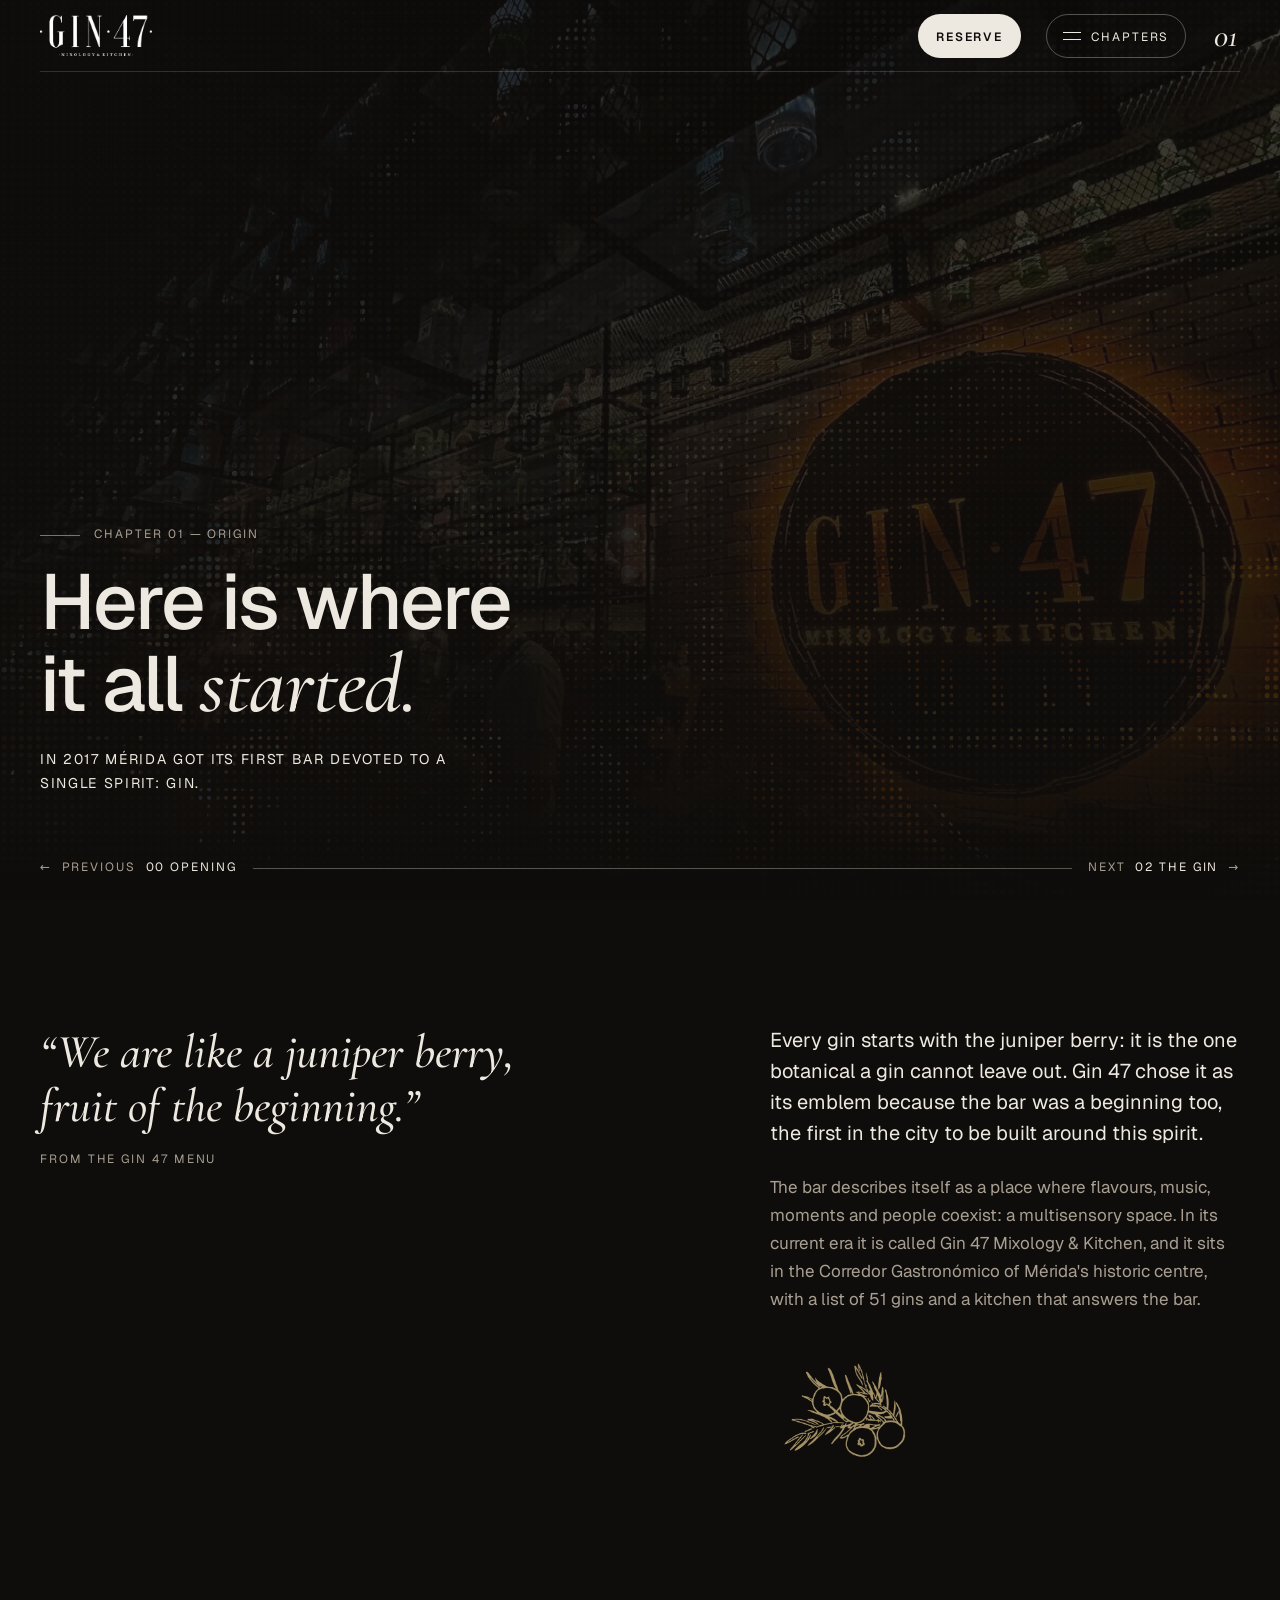
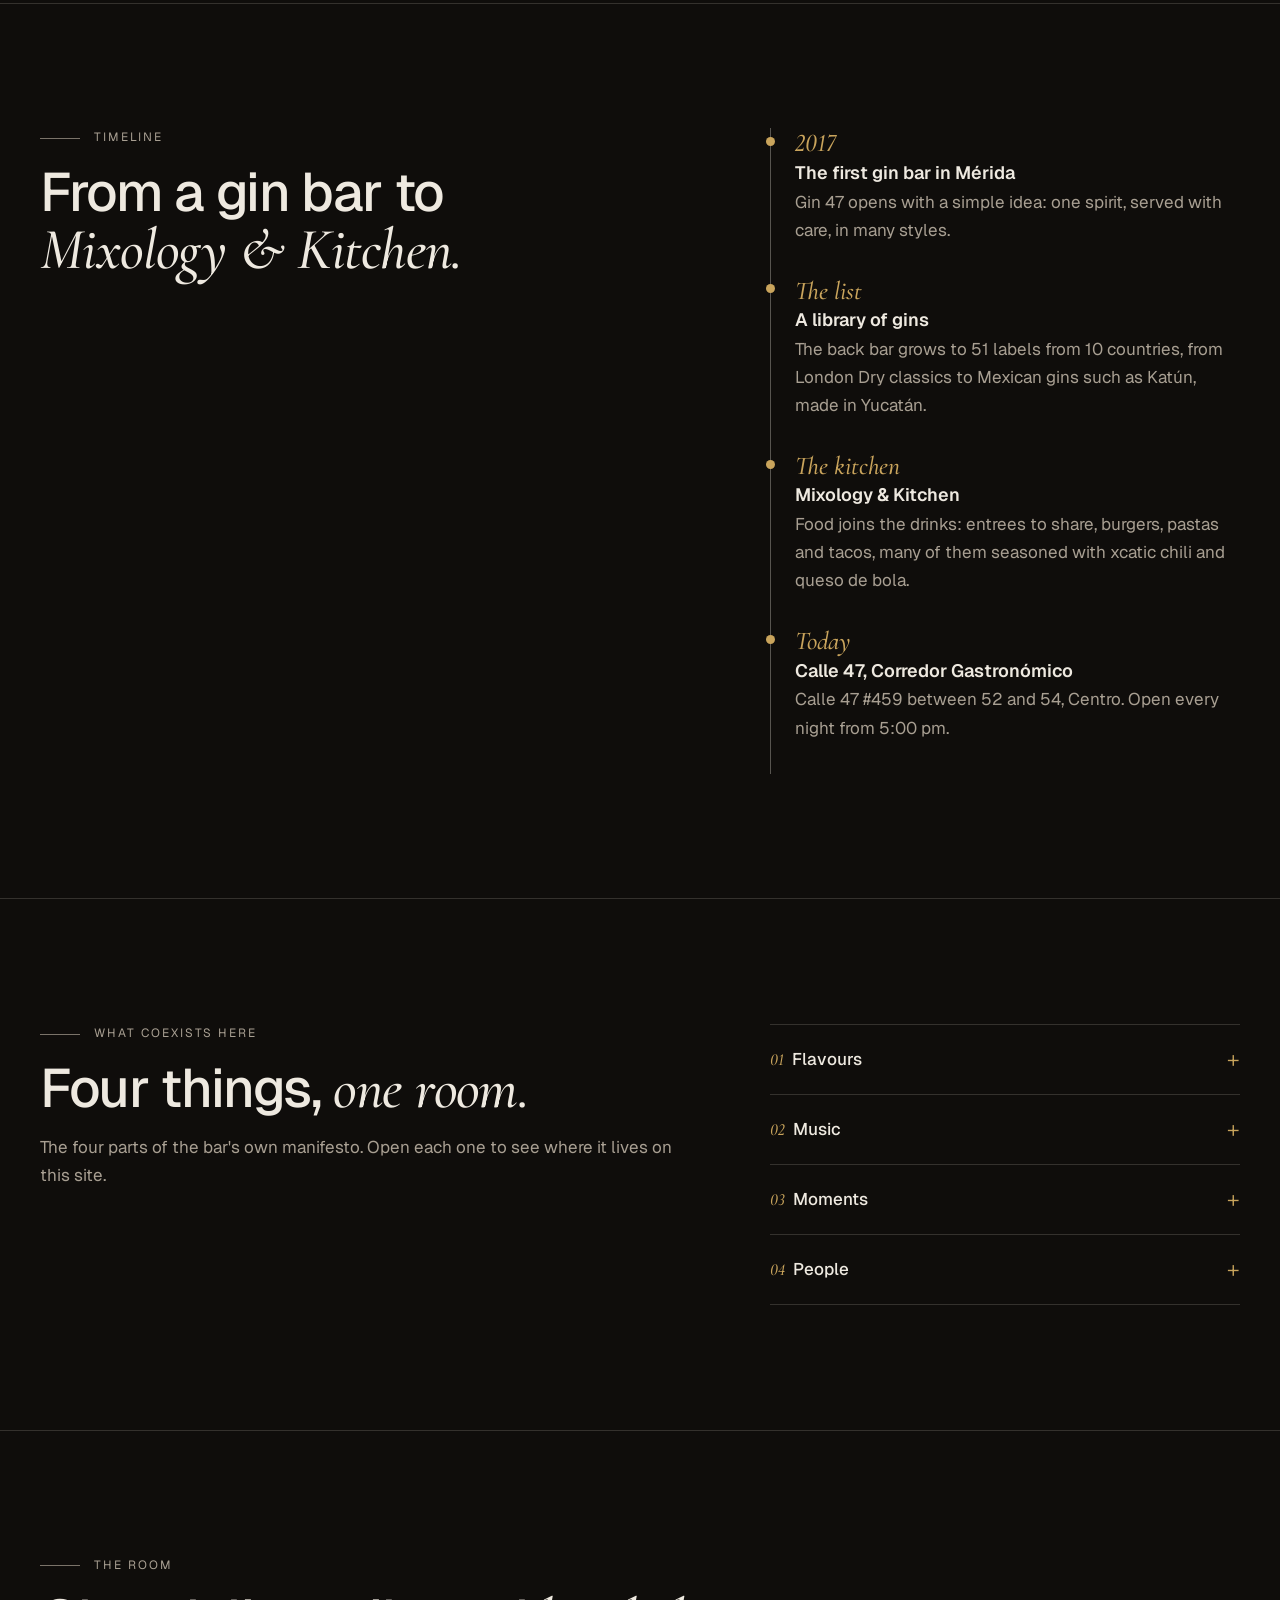
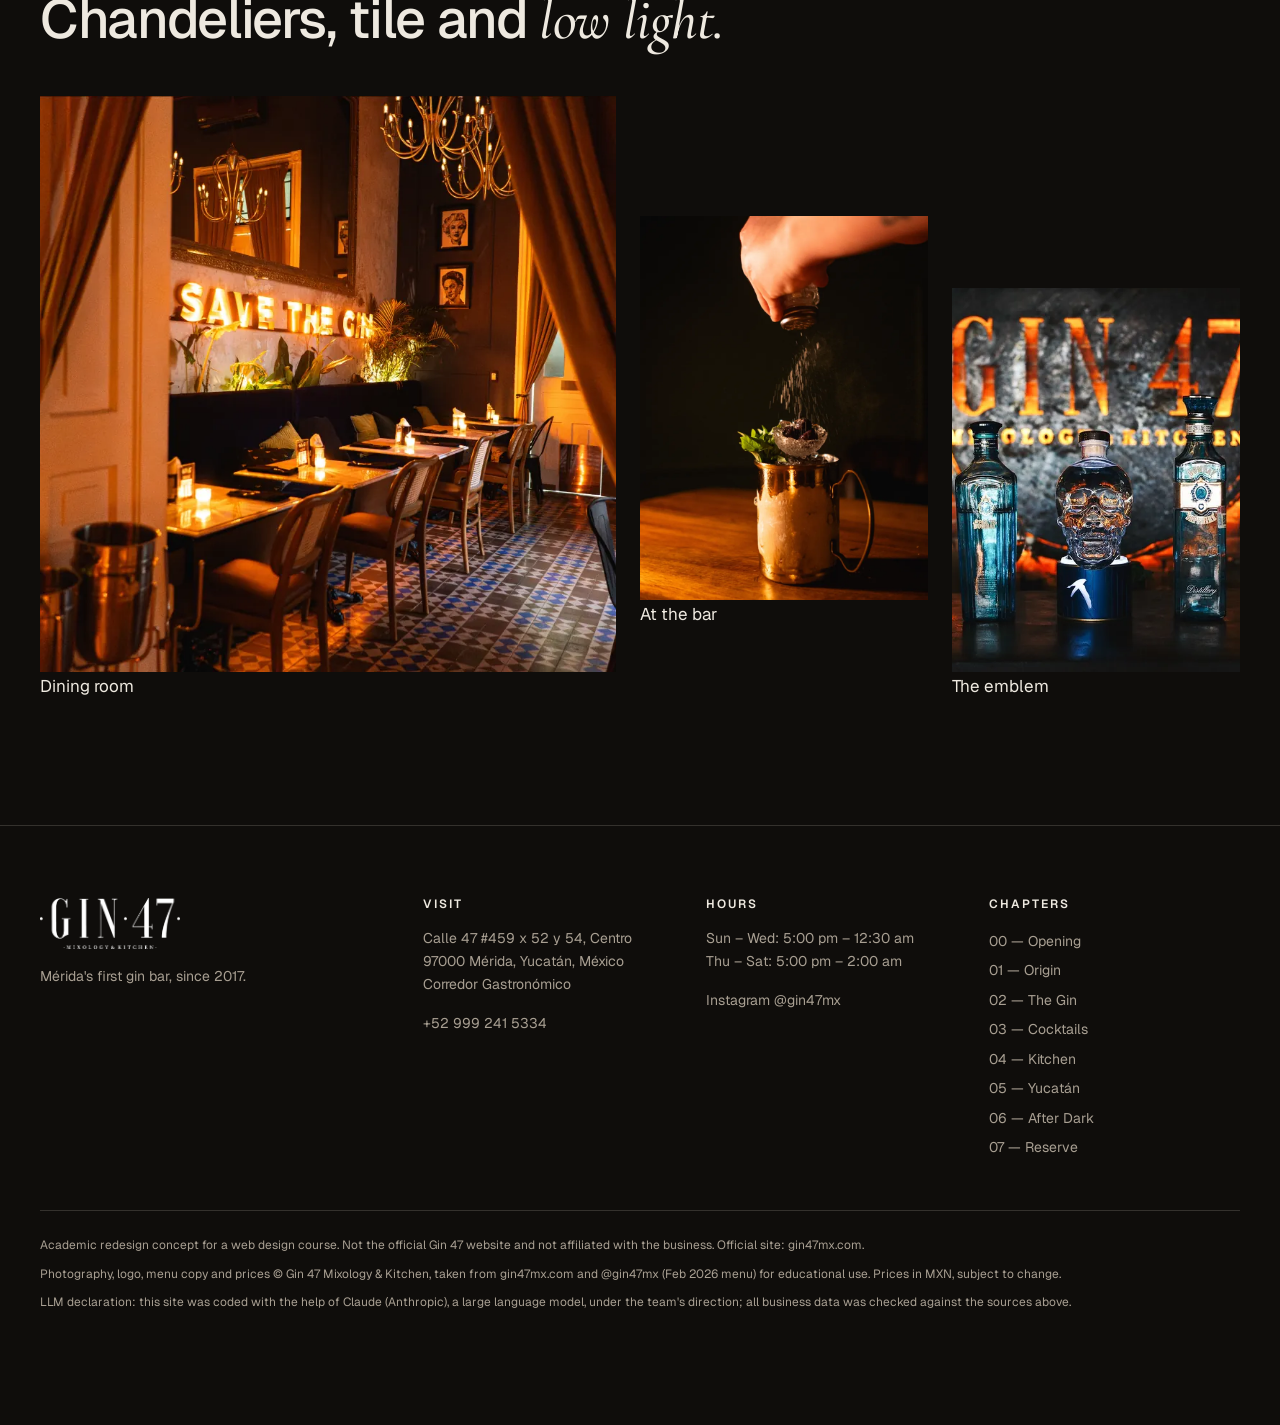
==== about.html @ bc549ab1 "Gin 47 website: 8-page course concept (HTML/CSS/JS)" ====
<!DOCTYPE html>
<html lang="en">
<head>
<meta charset="utf-8">
<meta name="viewport" content="width=device-width, initial-scale=1">
<meta name="robots" content="noindex"><!-- course concept: keep it out of search so it never competes with gin47mx.com -->
<title>Our story — Gin 47, Mérida&#x27;s first gin bar</title>
<meta name="description" content="How Gin 47 became the first bar devoted to gin in Mérida in 2017, and what Mixology &amp; Kitchen means today.">
<meta name="theme-color" content="#0f0d0b">
<meta property="og:title" content="Our story — Gin 47, Mérida&#x27;s first gin bar">
<meta property="og:description" content="How Gin 47 became the first bar devoted to gin in Mérida in 2017, and what Mixology &amp; Kitchen means today.">
<meta property="og:type" content="website">
<link rel="icon" href="img/favicon.png" type="image/png">
<link rel="preload" href="fonts/geist-var.woff2" as="font" type="font/woff2" crossorigin>
<link rel="stylesheet" href="css/styles.css">
<script>document.documentElement.classList.add('js');</script>
</head>
<body data-chapter="01">
<a class="skip-link" href="#main">Skip to content</a>

<header class="site-header">
  <div class="container site-header__inner">
    <a class="brand" href="index.html" aria-label="Gin 47 Mixology &amp; Kitchen — home">
      <img src="img/logo.webp" width="589" height="213" alt="Gin 47 Mixology &amp; Kitchen">
    </a>
    <div class="header-right">
      <a class="header-cta" href="contact.html#reserve"><span data-roll>Reserve</span></a>
      <button class="menu-btn" type="button" aria-haspopup="dialog" aria-controls="chapter-index">
        <span class="menu-btn__icon" aria-hidden="true"></span> <span data-roll>Chapters</span>
      </button>
      <span class="chapter-no"><span class="visually-hidden">Chapter </span><span data-chapter-no>01</span><span class="visually-hidden"> of 07</span></span>
    </div>
  </div>
</header>

<dialog class="index-dialog" id="chapter-index" aria-labelledby="index-title">
  <div class="container">
    <div class="index-dialog__top">
      <p id="index-title" class="eyebrow" style="margin:0">The exhibition — 8 rooms</p>
      <button class="menu-btn" type="button" data-close>Close <span aria-hidden="true">&times;</span></button>
    </div>
    <nav aria-label="Chapters">
      <ol class="index-list">
<li><a href="index.html"><span class="num">00</span><span class="title">Opening</span><span class="hint">The bar, tonight</span></a></li>
<li><a href="about.html" aria-current="page"><span class="num">01</span><span class="title">Origin</span><span class="hint">Since 2017</span></a></li>
<li><a href="gin.html"><span class="num">02</span><span class="title">The Gin</span><span class="hint">Anatomy &amp; library</span></a></li>
<li><a href="cocktails.html"><span class="num">03</span><span class="title">Cocktails</span><span class="hint">Author drinks</span></a></li>
<li><a href="products.html"><span class="num">04</span><span class="title">Kitchen</span><span class="hint">Menu &amp; prices</span></a></li>
<li><a href="yucatan.html"><span class="num">05</span><span class="title">Yucatán</span><span class="hint">Local flavours</span></a></li>
<li><a href="gallery.html"><span class="num">06</span><span class="title">After Dark</span><span class="hint">Film &amp; photos</span></a></li>
<li><a href="contact.html"><span class="num">07</span><span class="title">Reserve</span><span class="hint">Table, map &amp; hours</span></a></li>
      </ol>
    </nav>
  </div>
</dialog>

<main id="main">
<section class="hero has-dots" aria-labelledby="hero-title">
  <div class="hero__media" data-dots>
    <img src="img/bar-sign-1600.webp" srcset="img/bar-sign-800.webp 800w, img/bar-sign-1600.webp 1440w" sizes="100vw" width="1440" height="1439" alt="The Gin 47 bar at night: a round illuminated Gin 47 sign on a brick wall above a long bar with backlit shelves" fetchpriority="high">
  </div>
  <div class="container hero__content">
    <p class="eyebrow" data-reveal>Chapter 01 — Origin</p>
    <h1 id="hero-title" data-reveal style="--i:1">Here is where it all <em>started.</em></h1>
    <p class="caps" data-reveal style="--i:2">In 2017 Mérida got its first bar devoted to a single spirit: gin.</p>
  </div>
</section>

<section class="section" aria-labelledby="manifesto-title">
  <div class="container split">
    <div>
      <h2 id="manifesto-title" class="visually-hidden">Manifesto</h2>
      <blockquote class="quote" data-reveal>“We are like a juniper berry, fruit of the beginning.”</blockquote>
      <p class="quote-src">From the Gin 47 menu</p>
    </div>
    <div class="stack" data-reveal style="--i:1">
      <p class="lead">Every gin starts with the juniper berry: it is the one botanical a gin cannot leave out. Gin 47 chose it as its emblem because the bar was a beginning too, the first in the city to be built around this spirit.</p>
      <p class="muted">The bar describes itself as a place where flavours, music, moments and people coexist: a multisensory space. In its current era it is called Gin 47 Mixology &amp; Kitchen, and it sits in the Corredor Gastronómico of Mérida's historic centre, with a list of 51 gins and a kitchen that answers the bar.</p>
      <img src="img/juniper.webp" width="956" height="793" alt="" style="width:160px;opacity:.8;margin-top:var(--s-4)" loading="lazy">
    </div>
  </div>
</section>

<section class="section" aria-labelledby="timeline-title">
  <div class="container split">
    <div>
      <p class="eyebrow">Timeline</p>
      <h2 id="timeline-title" class="h2">From a gin bar to <em>Mixology &amp; Kitchen.</em></h2>
    </div>
    <ol class="timeline">
      <li data-reveal><span class="num">2017</span><h3>The first gin bar in Mérida</h3><p>Gin 47 opens with a simple idea: one spirit, served with care, in many styles.</p></li>
      <li data-reveal><span class="num">The list</span><h3>A library of gins</h3><p>The back bar grows to 51 labels from 10 countries, from London Dry classics to Mexican gins such as Katún, made in Yucatán.</p></li>
      <li data-reveal><span class="num">The kitchen</span><h3>Mixology &amp; Kitchen</h3><p>Food joins the drinks: entrees to share, burgers, pastas and tacos, many of them seasoned with xcatic chili and queso de bola.</p></li>
      <li data-reveal><span class="num">Today</span><h3>Calle 47, Corredor Gastronómico</h3><p>Calle 47 #459 between 52 and 54, Centro. Open every night from 5:00 pm.</p></li>
    </ol>
  </div>
</section>

<section class="section" aria-labelledby="coexist-title">
  <div class="container split">
    <div>
      <p class="eyebrow">What coexists here</p>
      <h2 id="coexist-title" class="h2">Four things, <em>one room.</em></h2>
      <p class="muted" style="margin-top:var(--s-2)">The four parts of the bar's own manifesto. Open each one to see where it lives on this site.</p>
    </div>
    <div class="acc">
      <details>
        <summary><span><span class="num">01</span>&nbsp; Flavours</span></summary>
        <div class="acc__body"><p>A kitchen menu built to pair with gin: truffle, citrus, xcatic and queso de bola. <a href="products.html">See the kitchen menu</a>.</p></div>
      </details>
      <details>
        <summary><span><span class="num">02</span>&nbsp; Music</span></summary>
        <div class="acc__body"><p>Low light and a soundtrack that keeps the room moving late: until 2:00 am from Thursday to Saturday. <a href="gallery.html">Watch the room after dark</a>.</p></div>
      </details>
      <details>
        <summary><span><span class="num">03</span>&nbsp; Moments</span></summary>
        <div class="acc__body"><p>A first gin &amp; tonic, a birthday, a long dinner. Tell us the occasion when you book. <a href="contact.html#reserve">Reserve a table</a>.</p></div>
      </details>
      <details>
        <summary><span><span class="num">04</span>&nbsp; People</span></summary>
        <div class="acc__body"><p>Bartenders who will walk you through the list and suggest a gin for your taste. <a href="gin.html">Start with the gin library</a>.</p></div>
      </details>
    </div>
  </div>
</section>

<section class="section" aria-labelledby="room-title">
  <div class="container">
    <p class="eyebrow">The room</p>
    <h2 id="room-title" class="h2" style="margin-bottom:var(--s-5)">Chandeliers, tile and <em>low light.</em></h2>
    <div class="offset-grid">
      <figure data-reveal>
        <div class="frame frame--square"><img src="img/interior-1600.webp" srcset="img/interior-1600.webp 800w" sizes="(min-width: 900px) 50vw, 100vw" width="800" height="800" alt="Dining room at Gin 47 with a pink neon sign, crystal chandeliers, black-and-white patterned tile and set tables" loading="lazy" decoding="async"></div>
        <figcaption>Dining room</figcaption>
      </figure>
      <figure data-reveal style="--i:1">
        <div class="frame frame--tall"><img src="img/pouring-1600.webp" srcset="img/pouring-800.webp 800w, img/pouring-1600.webp 900w" sizes="(min-width: 900px) 25vw, 100vw" width="900" height="1351" alt="A bartender sprinkles a finishing ingredient over a cocktail in a copper mug" loading="lazy" decoding="async"></div>
        <figcaption>At the bar</figcaption>
      </figure>
      <figure data-reveal style="--i:2">
        <div class="frame frame--tall"><img src="img/logo-wall-1600.webp" srcset="img/logo-wall-800.webp 800w, img/logo-wall-1600.webp 1080w" sizes="(min-width: 900px) 25vw, 100vw" width="1080" height="810" alt="Two gin bottles in front of a glowing Gin 47 logo on a brick wall" loading="lazy" decoding="async"></div>
        <figcaption>The emblem</figcaption>
      </figure>
    </div>
  </div>
</section>

</main>

<footer class="site-footer">
  <div class="container">
    <div class="footer-grid">
      <div>
        <img class="logo" src="img/logo.webp" width="589" height="213" alt="Gin 47 Mixology &amp; Kitchen" loading="lazy">
        <p>Mérida's first gin bar, since 2017.</p>
      </div>
      <div>
        <h2>Visit</h2>
        <address>Calle 47 #459 x 52 y 54, Centro<br>97000 Mérida, Yucatán, México<br>Corredor Gastronómico</address>
        <p style="margin-top:1rem"><a href="tel:+529992415334">+52&nbsp;999&nbsp;241&nbsp;5334</a></p>
      </div>
      <div>
        <h2>Hours</h2>
        <p>Sun – Wed: 5:00 pm – 12:30 am<br>Thu – Sat: 5:00 pm – 2:00 am</p>
        <p><a href="https://www.instagram.com/gin47mx/" rel="noopener" target="_blank">Instagram @gin47mx<span class="visually-hidden"> (opens in a new tab)</span></a></p>
      </div>
      <nav aria-label="Footer">
        <h2>Chapters</h2>
        <ul>
<li><a href="index.html">00 — Opening</a></li>
<li><a href="about.html">01 — Origin</a></li>
<li><a href="gin.html">02 — The Gin</a></li>
<li><a href="cocktails.html">03 — Cocktails</a></li>
<li><a href="products.html">04 — Kitchen</a></li>
<li><a href="yucatan.html">05 — Yucatán</a></li>
<li><a href="gallery.html">06 — After Dark</a></li>
<li><a href="contact.html">07 — Reserve</a></li>
        </ul>
      </nav>
    </div>
    <div class="footer-legal">
      <p>Academic redesign concept for a web design course. Not the official Gin 47 website and not affiliated with the business. Official site: <a href="https://gin47mx.com/" rel="noopener" target="_blank">gin47mx.com<span class="visually-hidden"> (opens in a new tab)</span></a>.</p>
      <p>Photography, logo, menu copy and prices © Gin 47 Mixology &amp; Kitchen, taken from gin47mx.com and @gin47mx (Feb 2026 menu) for educational use. Prices in MXN, subject to change.</p>
      <p>LLM declaration: this site was coded with the help of Claude (Anthropic), a large language model, under the team's direction; all business data was checked against the sources above.</p>
    </div>
  </div>
</footer>

<nav class="chapter-bar" aria-label="Previous and next chapter">
  <div class="container chapter-bar__inner">
    <a href="index.html" rel="prev"><span aria-hidden="true">&larr;</span> Previous <span class="label">00 Opening</span></a>
    <div class="chapter-bar__track" aria-hidden="true"><div class="chapter-bar__fill"></div></div>
    <a href="gin.html" rel="next">Next <span class="label">02 The Gin</span> <span aria-hidden="true">&rarr;</span></a>
  </div>
</nav>

<script src="js/vendor/gsap.min.js" defer></script>
<script src="js/vendor/ScrollTrigger.min.js" defer></script>
<script src="js/vendor/lenis.min.js" defer></script>
<script src="js/main.js" defer></script>
</body>
</html>
---- css/styles.css ----
/* =========================================================
   GIN 47 — "The Gin Exhibition"
   One stylesheet for all 8 chapters. Tokens first, then
   base, layout, components, page-specific blocks.
   ========================================================= */

/* ---------- Fonts (self-hosted so the zip works offline) ---------- */
@font-face {
  font-family: "Geist";
  src: url("../fonts/geist-var.woff2") format("woff2");
  font-weight: 100 900;
  font-display: swap;
}
@font-face {
  font-family: "Cormorant Garamond";
  src: url("../fonts/cormorant-500.woff2") format("woff2");
  font-weight: 500;
  font-display: swap;
}
@font-face {
  font-family: "Cormorant Garamond";
  src: url("../fonts/cormorant-500-italic.woff2") format("woff2");
  font-weight: 500;
  font-style: italic;
  font-display: swap;
}

/* ---------- Tokens ---------- */
:root {
  /* colour: warm night + one accent (logo gold). Contrast notes in docs/ */
  --ink: #0f0d0b;          /* page background, warm off-black */
  --ink-2: #181512;        /* raised surfaces */
  --ink-3: #231f1a;        /* hover surfaces */
  --bone: #eee9e0;         /* main text on ink (15.9:1) */
  --mute: #a89f92;         /* secondary text on ink (7.4:1) */
  --gold: #c9a45c;         /* accent: numbers, rules, focus (8.3:1 on ink) */
  --gold-ink: #6b5226;     /* gold text on paper (5.9:1 on --paper) */
  --paper: #e7dfd1;        /* menu "kraft" sheets */
  --paper-ink: #2a2117;    /* text on paper (12.6:1) */
  --paper-mute: #5d5143;   /* secondary on paper (6.1:1) */
  --rule: rgba(238, 233, 224, 0.16);
  --rule-strong: rgba(238, 233, 224, 0.32);
  --error: #f0a08c;        /* 8.6:1 on ink */

  /* type */
  --sans: "Geist", system-ui, -apple-system, "Segoe UI", sans-serif;
  --serif: "Cormorant Garamond", Georgia, "Times New Roman", serif;
  --fs-xs: 0.75rem;
  --fs-sm: 0.875rem;
  --fs-base: 1.0625rem;
  --fs-lg: 1.25rem;
  --fs-h4: 1.125rem;
  --fs-h3: clamp(1.4rem, 1.1rem + 1vw, 1.9rem);
  --fs-h2: clamp(2rem, 1.3rem + 2.6vw, 3.6rem);
  --fs-h1: clamp(2.5rem, 1.5rem + 4.2vw, 5.2rem);
  --track-caps: 0.16em;

  /* space (8pt) */
  --s-1: 0.5rem;
  --s-2: 1rem;
  --s-3: 1.5rem;
  --s-4: 2rem;
  --s-5: 3rem;
  --s-6: 4.5rem;
  --s-7: 7rem;
  --gutter: clamp(1rem, 0.5rem + 2.5vw, 3rem);
  --max: 1320px;
  --header-h: 72px;
  --nav-h: 64px;

  --ease: cubic-bezier(0.16, 1, 0.3, 1);
  --radius-pill: 999px;
}

/* ---------- Base ---------- */
*, *::before, *::after { box-sizing: border-box; }
html { -webkit-text-size-adjust: 100%; scroll-padding-top: calc(var(--header-h) + 1rem); }
html.lenis, html.lenis body { height: auto; }
.lenis.lenis-smooth { scroll-behavior: auto !important; }
body {
  margin: 0;
  background: var(--ink);
  color: var(--bone);
  font: 400 var(--fs-base)/1.65 var(--sans);
  -webkit-font-smoothing: antialiased;
  text-rendering: optimizeLegibility;
  padding-bottom: var(--nav-h);
}
img, video, canvas, iframe { display: block; max-width: 100%; }
img { height: auto; }
a { color: inherit; text-underline-offset: 0.2em; text-decoration-thickness: 1px; }
a:hover { color: var(--gold); }
button, input, select, textarea { font: inherit; color: inherit; }
h1, h2, h3, h4 { margin: 0; font-weight: 500; line-height: 1.05; letter-spacing: -0.025em; text-wrap: balance; }
p { margin: 0 0 var(--s-2); max-width: 62ch; text-wrap: pretty; }
ul, ol { margin: 0; padding: 0; list-style: none; }
em, .serif { font-family: var(--serif); font-style: italic; font-weight: 500; letter-spacing: -0.01em; }
h1 em, h2 em, h3 em { font-size: 1.08em; line-height: 0.9; }
::selection { background: var(--gold); color: var(--ink); }

:focus-visible { outline: 2px solid var(--gold); outline-offset: 3px; border-radius: 2px; }

.skip-link {
  position: fixed; left: var(--s-2); top: -100px; z-index: 100;
  background: var(--bone); color: var(--ink); padding: 0.6rem 1rem; text-decoration: none; font-weight: 600;
}
.skip-link:focus { top: var(--s-2); }

.visually-hidden {
  position: absolute !important; width: 1px; height: 1px; padding: 0; margin: -1px;
  overflow: hidden; clip: rect(0 0 0 0); white-space: nowrap; border: 0;
}

/* ---------- Typography helpers ---------- */
.eyebrow {
  display: flex; align-items: center; gap: 0.9rem;
  font-size: var(--fs-xs); letter-spacing: var(--track-caps); text-transform: uppercase;
  color: var(--mute); margin: 0 0 var(--s-2);
}
.eyebrow::before { content: ""; width: 2.5rem; height: 1px; background: currentColor; opacity: 0.7; }
.eyebrow--both::after { content: ""; width: 2.5rem; height: 1px; background: currentColor; opacity: 0.7; }
.caps {
  font-size: var(--fs-sm); letter-spacing: 0.12em; text-transform: uppercase; line-height: 1.7; max-width: 46ch;
}
.lead { font-size: var(--fs-lg); line-height: 1.55; color: var(--bone); }
.muted { color: var(--mute); }
.num { font-family: var(--serif); font-style: italic; color: var(--gold); font-variant-numeric: lining-nums; }
.h1 { font-size: var(--fs-h1); }
.h2 { font-size: var(--fs-h2); }
.h3 { font-size: var(--fs-h3); }
.title-rule { width: 3.5rem; height: 1px; background: var(--rule-strong); margin: var(--s-3) 0; border: 0; }

/* ---------- Layout ---------- */
.container { width: min(100% - 2 * var(--gutter), var(--max)); margin-inline: auto; }
.section { padding-block: clamp(4rem, 3rem + 6vw, 9rem); position: relative; }
.section--tight { padding-block: clamp(3rem, 2rem + 3vw, 5rem); }
.section + .section { border-top: 1px solid var(--rule); }
.split { display: grid; gap: var(--s-5); align-items: start; }
.stack > * + * { margin-top: var(--s-3); }
@media (min-width: 900px) {
  .split { grid-template-columns: 7fr 5fr; gap: var(--s-6); }
  .split--rev { grid-template-columns: 5fr 7fr; }
  .split--center { align-items: center; }
}

/* ---------- Header (fixed, like the exhibition frame) ---------- */
.site-header {
  position: fixed; inset: 0 0 auto 0; z-index: 40; height: var(--header-h);
  transition: background-color 0.4s var(--ease);
}
.site-header.is-scrolled { background: rgba(15, 13, 11, 0.82); backdrop-filter: blur(10px); -webkit-backdrop-filter: blur(10px); }
.site-header__inner {
  height: 100%; display: flex; align-items: center; justify-content: space-between; gap: var(--s-2);
  border-bottom: 1px solid var(--rule);
}
.brand { display: inline-flex; align-items: center; }
.brand img { width: 112px; height: auto; }
.header-right { display: flex; align-items: center; gap: clamp(0.75rem, 2vw, 2rem); }
.chapter-no { font-family: var(--serif); font-style: italic; font-size: 2rem; line-height: 1; color: var(--bone); min-width: 2ch; text-align: right; }
.menu-btn {
  display: inline-flex; align-items: center; gap: 0.6rem; background: none; border: 1px solid var(--rule-strong);
  border-radius: var(--radius-pill); padding: 0.55rem 1rem; min-height: 44px; cursor: pointer;
  font-size: var(--fs-xs); letter-spacing: var(--track-caps); text-transform: uppercase;
  transition: border-color 0.3s, background-color 0.3s;
}
.menu-btn:hover { border-color: var(--gold); }
.menu-btn__icon { width: 18px; height: 8px; position: relative; }
.menu-btn__icon::before, .menu-btn__icon::after { content: ""; position: absolute; left: 0; right: 0; height: 1px; background: currentColor; }
.menu-btn__icon::before { top: 0; } .menu-btn__icon::after { bottom: 0; }
.header-cta { display: none; }
@media (min-width: 720px) {
  .header-cta {
    display: inline-flex; align-items: center; min-height: 44px; padding: 0.55rem 1.1rem; border-radius: var(--radius-pill);
    background: var(--bone); color: var(--ink); text-decoration: none;
    font-size: var(--fs-xs); letter-spacing: var(--track-caps); text-transform: uppercase; font-weight: 600;
  }
  .header-cta:hover { background: var(--gold); color: var(--ink); }
}

/* ---------- Chapter index (full-screen <dialog>) ---------- */
.index-dialog {
  width: 100%; max-width: none; height: 100%; max-height: none; margin: 0; padding: 0; border: 0;
  background: var(--ink); color: var(--bone);
}
.index-dialog::backdrop { background: rgba(15, 13, 11, 0.6); }
.index-dialog[open] { animation: fade-in 0.45s var(--ease); }
.index-dialog__top { height: var(--header-h); display: flex; align-items: center; justify-content: space-between; border-bottom: 1px solid var(--rule); }
.index-list { counter-reset: none; padding-block: var(--s-4); }
.index-list li { border-bottom: 1px solid var(--rule); }
.index-list a {
  display: grid; grid-template-columns: 3.5rem 1fr auto; align-items: baseline; gap: var(--s-2);
  padding: clamp(0.7rem, 1.6vh, 1.2rem) 0; text-decoration: none;
}
.index-list .num { font-size: 1.6rem; }
.index-list .title { font-size: clamp(1.6rem, 1rem + 3vw, 3.2rem); letter-spacing: -0.03em; line-height: 1.05; }
.index-list .hint { font-size: var(--fs-xs); letter-spacing: var(--track-caps); text-transform: uppercase; color: var(--mute); display: none; }
@media (min-width: 720px) { .index-list .hint { display: block; } }
.index-list a:hover .title, .index-list a[aria-current="page"] .title { color: var(--gold); }
.index-list a[aria-current="page"] .hint::after { content: " — you are here"; }

/* ---------- Bottom chapter bar (PREVIOUS / NEXT) ---------- */
.chapter-bar {
  position: fixed; inset: auto 0 0 0; z-index: 40; height: var(--nav-h);
  background: linear-gradient(to top, rgba(15, 13, 11, 0.95) 40%, rgba(15, 13, 11, 0));
}
.chapter-bar__inner { height: 100%; display: flex; align-items: center; gap: var(--s-2); }
.chapter-bar a {
  display: inline-flex; align-items: center; gap: 0.6rem; min-height: 44px; white-space: nowrap; text-decoration: none;
  font-size: var(--fs-xs); letter-spacing: var(--track-caps); text-transform: uppercase; color: var(--mute);
}
.chapter-bar a:hover { color: var(--bone); }
.chapter-bar a .label { display: none; }
@media (min-width: 720px) { .chapter-bar a .label { display: inline; color: var(--bone); } }
.chapter-bar__track { flex: 1; height: 1px; background: var(--rule-strong); position: relative; overflow: hidden; }
.chapter-bar__fill { position: absolute; inset: 0; background: var(--gold); transform-origin: left; transform: scaleX(var(--progress, 0)); }
.chapter-bar .placeholder { min-width: 5rem; }

/* ---------- Preloader ("Opening the bar") ---------- */
.preloader {
  position: fixed; inset: 0; z-index: 90; background: var(--paper); color: var(--paper-ink);
  display: grid; place-items: center; overflow: hidden;
}
.preloader::before {
  content: ""; position: absolute; width: 80vmin; height: 80vmin; border-radius: 50%;
  background: radial-gradient(circle, #faf7f1 0%, rgba(250, 247, 241, 0) 70%);
}
.preloader__inner { position: relative; text-align: center; }
.preloader .eyebrow { color: var(--paper-mute); justify-content: center; font-family: var(--serif); font-style: italic; text-transform: none; letter-spacing: 0.02em; font-size: 1.15rem; }
.preloader__mark { font-size: clamp(3rem, 2rem + 6vw, 6.5rem); letter-spacing: -0.04em; font-weight: 600; line-height: 1; }
.preloader__mark em { color: var(--gold-ink); }
.preloader__count { position: absolute; right: var(--gutter); bottom: var(--s-4); font-family: var(--serif); font-style: italic; font-size: 2.6rem; }
.preloader__count small { font-size: 0.9rem; color: var(--paper-mute); }
.preloader__top { position: absolute; inset: var(--s-3) var(--gutter) auto; display: flex; justify-content: space-between; border-bottom: 1px solid rgba(42, 33, 23, 0.25); padding-bottom: 0.6rem; font-size: var(--fs-xs); letter-spacing: var(--track-caps); text-transform: uppercase; }
.preloader.is-done { opacity: 0; visibility: hidden; transition: opacity 0.8s var(--ease), visibility 0s 0.8s; }
/* safety net: if a script ever fails, the preloader still gets out of the way */
.preloader { animation: preloader-out 0.6s 4s forwards; }
@keyframes preloader-out { to { opacity: 0; visibility: hidden; } }
html:not(.js) .preloader, .no-preload .preloader { display: none; }

/* ---------- Hero (chapter opening) ---------- */
.hero {
  position: relative; min-height: 100dvh; display: grid; align-items: end; overflow: hidden; isolation: isolate;
  padding-top: var(--header-h);
}
.hero__media { position: absolute; inset: 0; z-index: -2; }
.hero__media img { width: 100%; height: 100%; object-fit: cover; }
.hero__media::after {
  content: ""; position: absolute; inset: 0;
  background:
    linear-gradient(to top, var(--ink) 0%, rgba(15, 13, 11, 0.55) 45%, rgba(15, 13, 11, 0.35) 100%),
    linear-gradient(to right, rgba(15, 13, 11, 0.75) 0%, rgba(15, 13, 11, 0) 65%);
}
.hero__content { padding-block: var(--s-6) calc(var(--s-6) + 1rem); }
.hero h1 { font-size: var(--fs-h1); max-width: 14ch; }
.hero .caps { margin-top: var(--s-3); color: var(--bone); }
.scroll-cue { display: inline-flex; align-items: center; gap: 0.8rem; margin-top: var(--s-4); font-size: var(--fs-xs); letter-spacing: var(--track-caps); text-transform: uppercase; color: var(--mute); }
.scroll-cue__mouse { width: 18px; height: 28px; border: 1px solid var(--rule-strong); border-radius: 10px; position: relative; }
.scroll-cue__mouse::after { content: ""; position: absolute; left: 50%; top: 6px; width: 2px; height: 6px; margin-left: -1px; background: var(--bone); border-radius: 2px; animation: cue 1.8s var(--ease) infinite; }
@keyframes cue { 0% { transform: translateY(0); opacity: 1; } 70% { transform: translateY(8px); opacity: 0; } 100% { opacity: 0; } }

/* Halftone dot layer (JS draws it; purely decorative) */
.dots { position: absolute; inset: 0; z-index: -1; width: 100%; height: 100%; pointer-events: none; }
.js .has-dots .hero__media img { opacity: 0.32; }

/* ---------- Buttons ---------- */
.btn {
  display: inline-flex; align-items: center; justify-content: center; gap: 0.7rem; min-height: 48px; padding: 0.8rem 1.5rem;
  border-radius: var(--radius-pill); border: 1px solid var(--rule-strong); background: rgba(238, 233, 224, 0.04);
  box-shadow: inset 0 1px 0 rgba(238, 233, 224, 0.08);
  text-decoration: none; cursor: pointer; font-size: var(--fs-xs); letter-spacing: var(--track-caps); text-transform: uppercase; font-weight: 600;
  transition: background-color 0.3s var(--ease), border-color 0.3s var(--ease), color 0.3s var(--ease), transform 0.2s var(--ease);
}
.btn:hover { border-color: var(--gold); color: var(--bone); background: rgba(201, 164, 92, 0.1); }
.btn:active { transform: translateY(1px) scale(0.99); }
.btn--solid { background: var(--bone); color: var(--ink); border-color: var(--bone); }
.btn--solid:hover { background: var(--gold); border-color: var(--gold); color: var(--ink); }
.btn-row { display: flex; flex-wrap: wrap; gap: var(--s-2); margin-top: var(--s-4); }
.arrow { display: inline-block; transition: transform 0.3s var(--ease); }
a:hover .arrow, button:hover .arrow { transform: translateX(4px); }

/* ---------- Opening: the bar room + exhibition ----------
   Static by default (no JS / reduced motion): the room is one screen and the
   seven chapters stack below it. main.js adds .is-live to pin the section, zoom
   into the painting, then cross-fade the chapters in place (Of/Horse pattern). */
.expo { position: relative; background: var(--ink); }
.expo__stage { position: relative; height: 100svh; min-height: 34rem; overflow: hidden; isolation: isolate; }

.room { position: absolute; inset: 0; --frame-w: min(80%, 48svh, 40rem); }
.room__wall {
  position: absolute; inset: 0;
  background:
    radial-gradient(ellipse 34% 30% at 50% 30%, rgba(201, 164, 92, 0.16), transparent 70%),
    linear-gradient(to bottom, #121a15 0%, #17221b 40%, #101611 70%);
}
/* crown moulding */
.room__wall::before {
  content: ""; position: absolute; left: 0; right: 0; top: 0; height: 5.5rem;
  background: linear-gradient(to bottom, #0b0f0c 0 70%, rgba(201, 164, 92, 0.35) 70% calc(70% + 1px), #1a251e calc(70% + 1px) 84%, rgba(201, 164, 92, 0.22) 84% calc(84% + 1px), transparent calc(84% + 1px));
}
/* wainscot panels behind the counter */
.room__wall::after {
  content: ""; position: absolute; left: 0; right: 0; top: 56%; bottom: 0;
  border-top: 1px solid rgba(201, 164, 92, 0.3);
  background-color: #0e1410;
  background-image:
    linear-gradient(to right, rgba(201, 164, 92, 0.14) 1px, transparent 1px),
    linear-gradient(to bottom, rgba(201, 164, 92, 0.14) 1px, transparent 1px);
  background-size: 12.5% 100%, 100% 33%;
  background-position: 1.5rem 0, 0 1.2rem;
}

.room__arch {
  position: absolute; bottom: 30%; width: clamp(5.5rem, 15vw, 15rem); height: min(46%, 30rem);
  border-radius: 999px 999px 0 0; overflow: hidden; border: 1px solid rgba(201, 164, 92, 0.4);
  box-shadow: inset 0 0 3rem rgba(0, 0, 0, 0.8);
}
.room__arch--l { left: max(-2.5rem, 6vw - 4rem); }
.room__arch--r { right: max(-2.5rem, 6vw - 4rem); }
.room__arch img { width: 100%; height: 100%; object-fit: cover; filter: brightness(0.5) saturate(0.85); }

.room__lamp {
  position: absolute; top: 0; width: 1px; height: clamp(5rem, 15vh, 9rem); background: rgba(201, 164, 92, 0.5);
  transform-origin: top center; animation: lamp-sway 7s ease-in-out infinite alternate;
}
.room__lamp { left: calc(50% - var(--frame-w) / 2 - 3.5rem); }
.room__lamp--b { left: calc(50% + var(--frame-w) / 2 + 3.5rem); animation-delay: -3.5s; }
.room__lamp::after { /* brass shade and its glow */
  content: ""; position: absolute; left: 50%; bottom: -1.2rem; width: 2.6rem; height: 1.3rem; margin-left: -1.3rem;
  border-radius: 1.3rem 1.3rem 0.2rem 0.2rem; background: linear-gradient(#a8874a, #4a3a22);
  box-shadow: 0 1.6rem 3.5rem 1.2rem rgba(240, 196, 120, 0.22);
}
@keyframes lamp-sway { from { transform: rotate(-1.6deg); } to { transform: rotate(1.6deg); } }

/* the painting: the drinks in a gilt frame, lit from above */
.room__frame {
  position: absolute; left: 50%; top: 17%; width: var(--frame-w); margin-left: calc(var(--frame-w) / -2);
  padding: clamp(6px, 0.9vw, 12px);
}
.room__frame img { display: block; width: 100%; height: auto; }
.room__frame::before { /* brass picture light */
  content: ""; position: absolute; left: 30%; right: 30%; top: -1.1rem; height: 0.45rem; border-radius: 0.3rem;
  background: linear-gradient(#d4b06a, #6b5226);
}
.room__frame::after { /* its warm wash over the canvas */
  content: ""; position: absolute; inset: 0; pointer-events: none;
  background: radial-gradient(ellipse 70% 55% at 50% 0%, rgba(255, 214, 150, 0.22), transparent 70%);
}

.room__bar { position: absolute; left: -4%; right: -4%; bottom: 0; height: 30%; }
.bar__top {
  height: clamp(1.4rem, 4vh, 2.4rem);
  border-top: 3px solid #b8954f;
  background: linear-gradient(to bottom, #4a443b, #2a2621 60%, #1a1714);
  box-shadow: 0 0.6rem 1.4rem rgba(0, 0, 0, 0.7);
}
.bar__front {
  position: absolute; left: 0; right: 0; top: clamp(1.4rem, 4vh, 2.4rem); bottom: 0;
  background:
    linear-gradient(to bottom, rgba(15, 13, 11, 0.1), var(--ink) 92%),
    repeating-linear-gradient(90deg, #2a1d13 0 2px, #3a2818 2px 9rem);
}
.bar__glow { /* candles on the counter */
  position: absolute; top: -1.6rem; width: 0.5rem; height: 0.9rem; margin-left: -0.25rem; border-radius: 50% 50% 40% 40%;
  background: #f3c77c; box-shadow: 0 0 1.2rem 0.6rem rgba(243, 199, 124, 0.35), 0 0 4rem 2rem rgba(243, 199, 124, 0.12);
}

.expo__copy {
  position: absolute; left: 0; right: 0; bottom: 0; z-index: 2; text-align: center;
  padding: 0 var(--gutter) calc(var(--nav-h) + var(--s-3));
  display: grid; justify-items: center;
}
.expo__copy h1 { font-size: clamp(2.2rem, 1.4rem + 2.6vw, 4.2rem); max-width: 20ch; }
.expo__copy .caps { margin: var(--s-2) 0 0; color: var(--bone); }
.expo__copy .scroll-cue { margin-top: var(--s-3); }

/* chapters: one full screen each */
.chap { position: relative; min-height: 100svh; display: grid; isolation: isolate; }
.chap__media { position: absolute; inset: 0; z-index: 0; overflow: hidden; }
.chap__media img { width: 100%; height: 100%; object-fit: cover; opacity: 0.45; }
.chap__media::after {
  content: ""; position: absolute; inset: 0;
  background: linear-gradient(to bottom, rgba(15, 13, 11, 0.85) 0%, rgba(15, 13, 11, 0.2) 45%, rgba(15, 13, 11, 0.85) 100%);
}
.chap__body {
  position: relative; z-index: 2; display: flex; flex-direction: column; justify-content: space-between; gap: var(--s-4);
  padding-block: calc(var(--header-h) + var(--s-4)) calc(var(--nav-h) + var(--s-3));
}
.chap__title { font-size: var(--fs-h1); max-width: 13ch; }
.chap__head .caps { color: var(--bone); }
.chap__panel {
  align-self: flex-end; width: min(100%, 23rem); display: grid; grid-template-columns: 1fr auto; gap: 0.3rem var(--s-2); align-items: end;
  padding: var(--s-3); text-decoration: none; border: 1px solid var(--rule-strong);
  background: rgba(24, 21, 18, 0.72); -webkit-backdrop-filter: blur(10px); backdrop-filter: blur(10px);
  box-shadow: inset 0 1px 0 rgba(238, 233, 224, 0.08);
  transition: border-color 0.3s var(--ease), background-color 0.3s var(--ease);
}
.chap__panel .eyebrow { grid-column: 1 / -1; margin: 0; }
.chap__panel-title { font-family: var(--serif); font-style: italic; font-size: var(--fs-h3); line-height: 1.1; }
.chap__open { font-size: var(--fs-xs); letter-spacing: var(--track-caps); text-transform: uppercase; color: var(--gold); white-space: nowrap; }
.chap__panel-note { grid-column: 1 / -1; font-size: var(--fs-sm); color: var(--mute); }
.chap__panel:hover { border-color: var(--gold); background: rgba(35, 31, 26, 0.85); color: var(--bone); }
@media (min-width: 900px) {
  .chap__body { padding-bottom: calc(var(--nav-h) + var(--s-5)); }
}

/* live mode (JS + motion allowed): one pinned screen */
.expo.is-live { height: 100svh; overflow: hidden; }
.expo.is-live .expo__stage { position: absolute; inset: 0; height: auto; min-height: 0; }
.expo.is-live .expo__chapters, .expo.is-live .expo__chapters ol { position: absolute; inset: 0; }
.expo.is-live .expo__chapters { isolation: isolate; z-index: 3; pointer-events: none; }
.expo.is-live .chap { position: absolute; inset: 0; isolation: auto; }
.expo.is-live .chap__media, .expo.is-live .chap__body { opacity: 0; }
.expo.is-live .chap__media img { opacity: 0.32; }
.expo.is-live .chap.is-active .chap__body { pointer-events: auto; }
.expo.is-live .dots { z-index: 1; opacity: 0; }

/* presentation + anatomy plate (between the painting and chapter 01) */
.expo__veil { position: absolute; inset: 0; z-index: 1; background: var(--ink); opacity: 0; pointer-events: none; }
.expo__intro { padding-block: var(--s-7); text-align: center; }
.expo__intro .eyebrow { justify-content: center; }
.expo__intro-text {
  font-family: var(--serif); font-size: clamp(1.7rem, 1.1rem + 2.2vw, 3rem); line-height: 1.18; letter-spacing: -0.01em;
  max-width: 26ch; margin: 0 auto; color: var(--bone); text-wrap: balance;
}

.spec {
  position: relative; min-height: 100svh; background: var(--ink);
  display: flex; flex-direction: column; align-items: center; justify-content: center; gap: var(--s-3);
  padding-block: calc(var(--header-h) + var(--s-3)) calc(var(--nav-h) + var(--s-3));
}
.spec__head { text-align: left; }
.spec__title { font-size: var(--fs-h2); max-width: 15ch; }
.spec__box { position: relative; margin: 0 0 15rem; height: min(46svh, 30rem); aspect-ratio: 320 / 720; }
.spec__media {
  position: absolute; inset: 0;
  -webkit-mask-image: linear-gradient(to right, transparent, #000 22%, #000 78%, transparent);
  mask-image: linear-gradient(to right, transparent, #000 22%, #000 78%, transparent);
}
.spec__media img { display: block; width: 100%; height: 100%; }

.mark {
  position: absolute; left: calc(var(--x) * 1%); top: calc(var(--y) * 1%); z-index: 2;
  width: 1.5rem; height: 1.5rem; margin: -0.75rem 0 0 -0.75rem; border-radius: 50%;
  display: grid; place-items: center; font-size: 0.7rem; font-weight: 600; color: var(--ink);
  background: var(--gold); box-shadow: 0 0 0 5px rgba(201, 164, 92, 0.22);
}
.spec__parts {
  position: absolute; top: calc(100% + var(--s-3)); left: 50%; width: min(88vw, 24rem); transform: translateX(-50%);
  display: grid; gap: var(--s-1); z-index: 2;
}
.part__line { display: none; }
.part__text { display: block; font-size: var(--fs-sm); }
.part__text strong { font-weight: 600; }
.part__note { display: block; color: var(--mute); }

/* live, narrow: one caption at a time under the glass */
.expo.is-live .spec { position: absolute; inset: 0; opacity: 0; pointer-events: none; }
.expo.is-live .spec__box { margin-bottom: 6rem; }
.expo.is-live .spec__head, .expo.is-live .mark, .expo.is-live .part { opacity: 0; }
.expo.is-live .spec__parts { text-align: center; }
.expo.is-live .part { grid-area: 1 / 1; }
.expo.is-live .spec__media img { opacity: 0.32; }
.expo.is-live .expo__intro { position: absolute; inset: 0; z-index: 2; display: grid; place-items: center; opacity: 0; pointer-events: none; }

/* wide: labels sit beside the glass on leader lines, like a specimen plate */
@media (min-width: 1000px) {
  .spec__head { position: absolute; left: 0; right: 0; bottom: calc(var(--nav-h) + var(--s-5)); }
  .spec__box, .expo.is-live .spec__box { margin: 0; height: min(74svh, 48rem); }
  .mark { width: 0.75rem; height: 0.75rem; margin: -0.375rem 0 0 -0.375rem; font-size: 0; }
  .spec__parts, .expo.is-live .spec__parts { inset: 0; top: 0; left: 0; width: auto; transform: none; display: block; text-align: left; }
  .part { position: absolute; top: calc(var(--y) * 1%); display: flex; align-items: center; gap: 0.9rem; transform: translateY(-50%); }
  .part--r { left: calc(var(--x) * 1%); width: calc((100 - var(--x)) * 1% + 18rem); }
  .part--l { right: calc((100 - var(--x)) * 1%); width: calc(var(--x) * 1% + 18rem); flex-direction: row-reverse; text-align: right; }
  .part__line { display: block; flex: 1; height: 1px; background: var(--gold); opacity: 0.75; transform-origin: left center; }
  .part--l .part__line { transform-origin: right center; }
  .part__text { flex: 0 0 14rem; }
}

/* gallery wall (live mode only; main.js builds it from the chapter photos, aria-hidden).
   Each painting's image box has the screen's proportions, so stepping into it fills the screen exactly. */
.wall {
  position: absolute; inset: 0; z-index: 0; overflow: hidden; opacity: 0; container-type: size;
  background: radial-gradient(ellipse 80% 70% at 50% 42%, #1b2a20, #0e1410 75%);
}
.wall__ambient { position: absolute; inset: 0; width: 100%; height: 100%; } /* light pools + tonic bubbles, drawn by main.js */
.wall__track {
  position: absolute; left: 0; top: -100cqh; height: 300cqh;
  display: flex; align-items: center; gap: 18cqw; padding-inline: 70cqw;
  transform-origin: 0 0; will-change: transform;
  background:
    linear-gradient(to bottom, transparent calc(50% + 36cqh), rgba(201, 164, 92, 0.35) calc(50% + 36cqh), rgba(201, 164, 92, 0.35) calc(50% + 36cqh + 2px), rgba(11, 16, 12, 0.86) calc(50% + 36cqh + 2px));
}
.exhibit { position: relative; flex: none; }
.exhibit::before { /* brass picture light */
  content: ""; position: absolute; left: 34%; right: 34%; top: -2.4rem; height: 0.5rem; border-radius: 0.3rem;
  background: linear-gradient(#d4b06a, #6b5226);
}
.exhibit::after { /* its pool of light on the wall */
  content: ""; position: absolute; inset: -16cqh -9cqw; z-index: -1; pointer-events: none;
  background: radial-gradient(ellipse 55% 50% at 50% 28%, rgba(240, 196, 120, 0.13), transparent 70%);
}
.exhibit__frame { position: relative; padding: clamp(8px, 1cqw, 14px); }
.exhibit__frame img { display: block; width: 50cqw; height: 50cqh; object-fit: cover; }
.exhibit__label { /* museum label */
  position: absolute; right: 0; top: calc(100% + 1.4rem); margin: 0; padding: 0.5rem 0.9rem;
  background: var(--paper); color: var(--paper-ink); font-size: 0.8rem; font-weight: 600; letter-spacing: 0.12em; text-transform: uppercase; white-space: nowrap;
  box-shadow: 0 0.6rem 1.2rem rgba(0, 0, 0, 0.45);
}
.wall__shade { /* darkens the painting under the chapter text */
  position: absolute; inset: 0; z-index: 1; opacity: 0; pointer-events: none;
  background: linear-gradient(to bottom, rgba(15, 13, 11, 0.92), rgba(15, 13, 11, 0.72) 45%, rgba(15, 13, 11, 0.92));
}


/* letter roll in the header: main.js splits [data-roll] words into letters (the real word stays for screen readers) */
.roll { display: inline-flex; overflow: hidden; vertical-align: bottom; line-height: 1.25; }
.roll__ch { position: relative; display: inline-block; white-space: pre; transition: transform 0.5s var(--ease); transition-delay: calc(var(--i) * 24ms); }
.roll__ch::after { content: attr(data-ch); position: absolute; left: 0; top: 100%; }
a:hover .roll__ch, button:hover .roll__ch, a:focus-visible .roll__ch, button:focus-visible .roll__ch { transform: translateY(-100%); }
.chapter-no { overflow: hidden; padding-right: 0.1em; }
[data-chapter-no] { display: inline-block; }

/* ---------- Facts row ---------- */
.facts { display: grid; grid-template-columns: repeat(2, 1fr); gap: var(--s-3); border-top: 1px solid var(--rule); padding-top: var(--s-4); }
.fact dt { font-size: var(--fs-xs); letter-spacing: var(--track-caps); text-transform: uppercase; color: var(--mute); }
.fact dd { margin: 0.4rem 0 0; font-family: var(--serif); font-style: italic; font-size: clamp(2.2rem, 1.6rem + 2vw, 3.4rem); line-height: 1; color: var(--bone); }
@media (min-width: 900px) { .facts { grid-template-columns: repeat(4, 1fr); } }

/* ---------- Media frames ---------- */
.frame { position: relative; overflow: hidden; background: var(--ink-2); }
.frame img { width: 100%; height: 100%; object-fit: cover; transition: transform 1.2s var(--ease); }
.frame--tall { aspect-ratio: 3 / 4; }
.frame--wide { aspect-ratio: 16 / 10; }
.frame--square { aspect-ratio: 1; }
.frame figcaption, .caption { margin-top: 0.7rem; font-size: var(--fs-xs); letter-spacing: 0.1em; text-transform: uppercase; color: var(--mute); }
figure { margin: 0; }
.gilt { padding: 10px; background: linear-gradient(135deg, #3b2f1c, #8a6d37 30%, #4a3a22 55%, #a8874a 80%, #3b2f1c); box-shadow: 0 30px 60px -30px rgba(0, 0, 0, 0.8); }
.gilt img { outline: 1px solid rgba(0, 0, 0, 0.5); }

.offset-grid { display: grid; gap: var(--s-3); grid-template-columns: 1fr; }
@media (min-width: 900px) {
  .offset-grid { grid-template-columns: 2fr 1fr 1fr; align-items: end; }
  .offset-grid > :nth-child(2) { margin-bottom: var(--s-6); }
}

/* ---------- Quote ---------- */
.quote { font-family: var(--serif); font-style: italic; font-size: clamp(1.7rem, 1.2rem + 2.2vw, 3rem); line-height: 1.15; max-width: 24ch; margin: 0; }
.quote-src { margin-top: var(--s-2); font-size: var(--fs-xs); letter-spacing: var(--track-caps); text-transform: uppercase; color: var(--mute); }

/* ---------- Timeline ---------- */
.timeline { border-left: 1px solid var(--rule-strong); padding-left: var(--s-3); }
.timeline li { position: relative; padding-bottom: var(--s-4); }
.timeline li::before { content: ""; position: absolute; left: calc(-1 * var(--s-3) - 5px); top: 0.55rem; width: 9px; height: 9px; border-radius: 50%; background: var(--gold); }
.timeline .num { font-size: 1.6rem; display: block; line-height: 1.2; }
.timeline h3 { font-size: var(--fs-h4); letter-spacing: 0; margin: 0.3rem 0; font-weight: 600; }
.timeline p { color: var(--mute); margin: 0; }

/* ---------- Accordion (Of/Horse bottom panel) ---------- */
.acc { border-top: 1px solid var(--rule); }
.acc details { border-bottom: 1px solid var(--rule); }
.acc summary {
  list-style: none; cursor: pointer; display: flex; justify-content: space-between; align-items: center; gap: var(--s-2);
  padding: var(--s-2) 0; min-height: 52px; font-weight: 500;
}
.acc summary::-webkit-details-marker { display: none; }
.acc summary::after { content: "+"; font-size: 1.4rem; font-weight: 300; color: var(--gold); transition: transform 0.3s var(--ease); }
.acc details[open] summary::after { transform: rotate(45deg); }
.acc summary .eyebrow { margin: 0; }
.acc__body { padding-bottom: var(--s-3); color: var(--mute); }

/* ---------- Anatomy of a G&T (pinned scene on gin.html) ---------- */
.anatomy__steps { display: grid; gap: var(--s-4); }
.anatomy__step { border-top: 1px solid var(--rule); padding-top: var(--s-3); }
.anatomy__step .num { font-size: 2.4rem; line-height: 1; }
.anatomy__step h3 { font-size: var(--fs-h3); margin: var(--s-1) 0 var(--s-2); }
.anatomy__visual { position: relative; display: none; }
.anatomy__rings { position: absolute; inset: 0; width: 100%; height: 100%; pointer-events: none; }
.anatomy__rings ellipse { fill: none; stroke: var(--gold); stroke-width: 1.2; opacity: 0; transform-origin: 50% 60%; }
.anatomy__rail { display: none; }

.js .anatomy.is-scene { height: 100dvh; display: grid; align-items: center; padding-block: calc(var(--header-h) + 1rem) calc(var(--nav-h) + 1rem); }
.js .anatomy.is-scene .anatomy__grid { display: grid; grid-template-columns: 5fr 7fr; gap: var(--s-6); align-items: center; }
.js .anatomy.is-scene .anatomy__steps { position: relative; min-height: 18rem; }
.js .anatomy.is-scene .anatomy__step { position: absolute; inset: 0 0 auto; opacity: 0; visibility: hidden; transform: translateY(16px); transition: opacity 0.5s var(--ease), transform 0.5s var(--ease), visibility 0s 0.5s; }
.js .anatomy.is-scene .anatomy__step.is-active { opacity: 1; visibility: visible; transform: none; transition-delay: 0s; }
.js .anatomy.is-scene .anatomy__visual { display: block; }
.js .anatomy.is-scene .anatomy__visual .frame { aspect-ratio: auto; height: calc(100dvh - var(--header-h) - var(--nav-h) - 3rem); }
.js .anatomy.is-scene .anatomy__rail {
  display: grid; grid-template-columns: repeat(5, 1fr); margin-top: var(--s-4); border-top: 1px solid var(--rule-strong);
}
.anatomy__rail button {
  background: none; border: 0; cursor: pointer; padding: var(--s-2) 0 0; text-align: left; position: relative; min-height: 44px; color: var(--mute);
  font-size: var(--fs-xs); letter-spacing: var(--track-caps); text-transform: uppercase;
}
.anatomy__rail button::before { content: ""; position: absolute; top: -5px; left: 0; width: 9px; height: 9px; border-radius: 50%; background: var(--rule-strong); transition: background-color 0.3s; }
.anatomy__rail button .num { display: block; font-size: 1.5rem; text-transform: none; letter-spacing: 0; color: var(--bone); }
.anatomy__rail button[aria-current="step"] { color: var(--bone); }
.anatomy__rail button[aria-current="step"]::before { background: var(--gold); }

/* ---------- Filters (chips) ---------- */
.filters { display: flex; flex-wrap: wrap; gap: 0.6rem; margin: var(--s-3) 0 var(--s-2); }
.chip {
  min-height: 44px; padding: 0.5rem 1.1rem; border-radius: var(--radius-pill); border: 1px solid var(--rule-strong); background: none; cursor: pointer;
  font-size: var(--fs-xs); letter-spacing: 0.12em; text-transform: uppercase; transition: all 0.25s var(--ease);
}
.chip:hover { border-color: var(--gold); }
.chip[aria-pressed="true"] { background: var(--bone); color: var(--ink); border-color: var(--bone); }
.filter-status { font-size: var(--fs-sm); color: var(--mute); min-height: 1.6em; }

/* ---------- Menu sheets (kraft paper, like their printed menu) ---------- */
.sheet { background: var(--paper); color: var(--paper-ink); position: relative; }
.sheet a:hover { color: var(--gold-ink); }
.sheet .eyebrow { color: var(--paper-mute); }
.sheet .muted, .sheet .filter-status { color: var(--paper-mute); }
.sheet .num { color: var(--gold-ink); }
.sheet .chip { border-color: rgba(42, 33, 23, 0.35); }
.sheet .chip:hover { border-color: var(--paper-ink); }
.sheet .chip[aria-pressed="true"] { background: var(--paper-ink); color: var(--paper); border-color: var(--paper-ink); }
.sheet :focus-visible { outline-color: var(--paper-ink); }
.sheet::before {
  /* faint juniper sprig, a nod to the printed menu's botanical ornaments */
  content: ""; position: absolute; right: var(--gutter); bottom: var(--s-4); width: 180px; height: 150px;
  background: url("../img/juniper.webp") center / contain no-repeat; opacity: 0.35; filter: sepia(1) brightness(0.55); pointer-events: none;
}
.sheet + .sheet { border-top: 1px solid rgba(42, 33, 23, 0.18); }

.menu-head { display: flex; flex-wrap: wrap; justify-content: space-between; align-items: end; gap: var(--s-2); margin-bottom: var(--s-4); }
.menu-head h2 { font-size: var(--fs-h2); }
.menu-grid { display: grid; gap: 0 var(--s-5); grid-template-columns: 1fr; }
@media (min-width: 820px) { .menu-grid { grid-template-columns: 1fr 1fr; } }
.dish { padding: var(--s-3) 0; border-bottom: 1px solid rgba(42, 33, 23, 0.16); break-inside: avoid; }
.dish[hidden] { display: none; }
.dish__top { display: flex; align-items: baseline; gap: 0.6rem; }
.dish__name { font-size: var(--fs-h4); font-weight: 600; letter-spacing: 0.02em; text-transform: uppercase; line-height: 1.25; }
.dish__leader { flex: 1; border-bottom: 1px dotted rgba(42, 33, 23, 0.4); transform: translateY(-4px); min-width: 1rem; }
.dish__price { font-family: var(--serif); font-size: 1.35rem; font-weight: 500; white-space: nowrap; }
.dish__desc { margin: 0.4rem 0 0; color: var(--paper-mute); font-size: var(--fs-sm); line-height: 1.6; }
.dish__tags { display: flex; flex-wrap: wrap; gap: 0.4rem; margin-top: 0.6rem; }
.tag { font-size: 0.6875rem; letter-spacing: 0.12em; text-transform: uppercase; padding: 0.2rem 0.55rem; border: 1px solid rgba(42, 33, 23, 0.3); border-radius: var(--radius-pill); color: var(--paper-mute); }
.tag--local { border-color: var(--gold-ink); color: var(--gold-ink); }
.addons { margin-top: 0.5rem; font-size: var(--fs-sm); color: var(--paper-mute); }
.menu-note { margin-top: var(--s-4); font-family: var(--serif); font-style: italic; font-size: 1.2rem; max-width: 60ch; }
.price-note { font-size: var(--fs-sm); }

/* dark version of the menu list (cocktails page) */
.dish--dark { border-bottom-color: var(--rule); }
.dish--dark .dish__leader { border-bottom-color: var(--rule-strong); }
.dish--dark .dish__desc { color: var(--mute); }
.dish--dark .tag { border-color: var(--rule-strong); color: var(--mute); }
.dish--dark .tag--local { border-color: var(--gold); color: var(--gold); }

/* ---------- Spotlight cards (featured cocktails) ---------- */
.spotlight { display: grid; gap: var(--s-3); grid-template-columns: 1fr; }
@media (min-width: 900px) { .spotlight { grid-template-columns: 1.3fr 1fr; grid-template-rows: auto auto; } .spotlight > :first-child { grid-row: span 2; } }
.spot { position: relative; overflow: hidden; background: var(--ink-2); display: grid; }
.spot img { width: 100%; height: 100%; object-fit: cover; aspect-ratio: 4 / 3; transition: transform 1.2s var(--ease); }
.spotlight > :first-child img { aspect-ratio: 3 / 4; }
.spot:hover img { transform: scale(1.04); }
.spot__body { position: absolute; inset: auto 0 0 0; padding: var(--s-3); background: linear-gradient(to top, rgba(15, 13, 11, 0.92), rgba(15, 13, 11, 0)); }
.spot__body h3 { font-size: var(--fs-h3); }
.spot__body p { margin: 0.3rem 0 0; color: var(--bone); font-size: var(--fs-sm); }

/* ---------- Specimen plates (Yucatán page) ---------- */
.plates { display: grid; gap: var(--s-4); }
.plate { display: grid; gap: var(--s-3); padding-top: var(--s-4); border-top: 1px solid var(--rule); }
.plate .num { font-size: 3rem; line-height: 1; }
.plate h3 { font-size: var(--fs-h2); }
.plate .latin { font-family: var(--serif); font-style: italic; color: var(--mute); font-size: 1.2rem; }
.plate dl { display: grid; grid-template-columns: max-content 1fr; gap: 0.4rem var(--s-2); margin: var(--s-2) 0 0; font-size: var(--fs-sm); }
.plate dt { color: var(--mute); letter-spacing: 0.1em; text-transform: uppercase; font-size: var(--fs-xs); padding-top: 0.15rem; }
.plate dd { margin: 0; }
@media (min-width: 900px) {
  .plate { grid-template-columns: 6rem 1fr 1fr; align-items: start; }
  .plate:nth-child(even):has(.plate__media) .plate__media { order: -1; grid-column: 2; }
  .plate:nth-child(even):has(.plate__media) .plate__text { grid-column: 3; }
  .plate:not(:has(.plate__media)) .plate__text { grid-column: 2 / span 2; max-width: 62ch; }
}
.plate__media img { aspect-ratio: 4 / 5; object-fit: cover; width: 100%; }

/* ---------- Gin library ---------- */
.library { columns: 1; column-gap: var(--s-5); }
@media (min-width: 720px) { .library { columns: 2; } }
@media (min-width: 1100px) { .library { columns: 3; } }
.origin { break-inside: avoid; margin-bottom: var(--s-4); }
.origin[hidden] { display: none; }
.origin h3 { display: flex; justify-content: space-between; align-items: baseline; font-size: var(--fs-h4); letter-spacing: var(--track-caps); text-transform: uppercase; font-weight: 600; border-bottom: 1px solid var(--rule-strong); padding-bottom: 0.5rem; margin-bottom: 0.6rem; }
.origin h3 .num { font-size: 1.5rem; letter-spacing: 0; text-transform: none; }
.origin li { padding: 0.25rem 0; color: var(--mute); }
.origin li strong { color: var(--gold); font-weight: 500; }

/* ---------- Gallery ---------- */
.video-frame { position: relative; background: var(--ink-2); border: 1px solid var(--rule); }
.video-frame video { width: 100%; height: auto; aspect-ratio: 16 / 9; object-fit: cover; background: var(--ink-2); }
.masonry { columns: 2; column-gap: var(--s-2); }
@media (min-width: 900px) { .masonry { columns: 3; column-gap: var(--s-3); } }
.masonry li { break-inside: avoid; margin-bottom: var(--s-2); }
@media (min-width: 900px) { .masonry li { margin-bottom: var(--s-3); } }
.shot { display: block; width: 100%; padding: 0; border: 0; background: var(--ink-2); cursor: zoom-in; overflow: hidden; position: relative; }
.shot img { width: 100%; transition: transform 1s var(--ease), filter 0.6s var(--ease); filter: saturate(0.9); }
.shot:hover img, .shot:focus-visible img { transform: scale(1.03); filter: none; }
.shot__cap { display: block; text-align: left; padding: 0.6rem 0; font-size: var(--fs-xs); letter-spacing: 0.1em; text-transform: uppercase; color: var(--mute); background: var(--ink); }

.lightbox { width: min(100% - 2rem, 1100px); max-height: calc(100dvh - 2rem); padding: 0; border: 0; background: var(--ink); color: var(--bone); overflow: visible; }
.lightbox::backdrop { background: rgba(10, 9, 7, 0.92); }
.lightbox[open] { animation: fade-in 0.35s var(--ease); }
.lightbox img { width: 100%; max-height: calc(100dvh - 9rem); object-fit: contain; background: var(--ink); }
.lightbox__bar { display: flex; justify-content: space-between; align-items: center; gap: var(--s-2); padding: var(--s-2) 0; }
.lightbox__bar p { margin: 0; font-size: var(--fs-sm); color: var(--mute); }
.lightbox__ctrl { display: flex; gap: 0.5rem; }
.icon-btn { min-width: 44px; min-height: 44px; border-radius: var(--radius-pill); border: 1px solid var(--rule-strong); background: none; cursor: pointer; display: inline-grid; place-items: center; padding: 0 0.9rem; font-size: var(--fs-xs); letter-spacing: 0.12em; text-transform: uppercase; }
.icon-btn:hover { border-color: var(--gold); }

/* ---------- Form ---------- */
.form { display: grid; gap: var(--s-3); }
.form__row { display: grid; gap: var(--s-3); }
@media (min-width: 640px) { .form__row--2 { grid-template-columns: 1fr 1fr; } .form__row--3 { grid-template-columns: 1fr 1fr 1fr; } }
.field { display: grid; gap: 0.45rem; }
.field label, .field legend { font-size: var(--fs-xs); letter-spacing: var(--track-caps); text-transform: uppercase; color: var(--bone); padding: 0; }
.field .req { color: var(--gold); }
.field input, .field select, .field textarea {
  width: 100%; min-height: 48px; padding: 0.7rem 0.9rem; background: var(--ink-2); border: 1px solid var(--rule-strong); border-radius: 4px;
  transition: border-color 0.25s, background-color 0.25s;
}
.field textarea { min-height: 7rem; resize: vertical; }
.field input:hover, .field select:hover, .field textarea:hover { border-color: rgba(238, 233, 224, 0.5); }
.field input:focus, .field select:focus, .field textarea:focus { border-color: var(--gold); background: var(--ink-3); outline: none; box-shadow: 0 0 0 2px rgba(201, 164, 92, 0.35); }
.field [aria-invalid="true"] { border-color: var(--error); }
.field .help { font-size: var(--fs-sm); color: var(--mute); margin: 0; }
.field .error { font-size: var(--fs-sm); color: var(--error); margin: 0; min-height: 0; }
.field .error:empty { display: none; }
.field select { appearance: none; background-image: linear-gradient(45deg, transparent 50%, var(--bone) 50%), linear-gradient(135deg, var(--bone) 50%, transparent 50%); background-position: calc(100% - 18px) 50%, calc(100% - 13px) 50%; background-size: 5px 5px; background-repeat: no-repeat; padding-right: 2.2rem; }
.field input[type="date"], .field input[type="number"] { color-scheme: dark; }
.check { display: flex; gap: 0.8rem; align-items: flex-start; font-size: var(--fs-sm); color: var(--mute); }
.check input { width: 22px; height: 22px; margin-top: 0.15rem; accent-color: var(--gold); flex: none; }
.form-summary { border: 1px solid var(--error); padding: var(--s-2) var(--s-3); border-radius: 4px; }
.form-summary[hidden] { display: none; }
.form-summary h3 { font-size: var(--fs-h4); letter-spacing: 0; color: var(--error); margin-bottom: 0.4rem; }
.form-summary a { color: var(--bone); }
.form-success { border: 1px solid var(--gold); padding: var(--s-3); border-radius: 4px; }
.form-success[hidden] { display: none; }
.form-success h3 { font-size: var(--fs-h3); margin-bottom: var(--s-1); }
.strategy { font-size: var(--fs-sm); color: var(--mute); border-top: 1px solid var(--rule-strong); padding-top: var(--s-2); }

/* ---------- Map ---------- */
.map { position: relative; aspect-ratio: 4 / 3; border: 1px solid var(--rule); background: var(--ink-2); }
@media (min-width: 900px) { .map { aspect-ratio: 16 / 10; } }
.map iframe { position: absolute; inset: 0; width: 100%; height: 100%; border: 0; filter: grayscale(0.85) invert(0.9) hue-rotate(180deg) contrast(0.9); }
.hours { display: grid; gap: 0; }
.hours div { display: flex; justify-content: space-between; gap: var(--s-2); padding: 0.8rem 0; border-bottom: 1px solid var(--rule); }
.hours dt { color: var(--mute); }
.hours dd { margin: 0; font-variant-numeric: tabular-nums; }
.hours .is-today dt, .hours .is-today dd { color: var(--gold); }
.status-pill { display: inline-flex; align-items: center; gap: 0.5rem; padding: 0.35rem 0.8rem; border: 1px solid var(--rule-strong); border-radius: var(--radius-pill); font-size: var(--fs-xs); letter-spacing: 0.12em; text-transform: uppercase; }
.status-pill::before { content: ""; width: 7px; height: 7px; border-radius: 50%; background: var(--mute); }
.status-pill.is-open::before { background: #8fc28a; box-shadow: 0 0 0 0 rgba(143, 194, 138, 0.6); animation: pulse 2s infinite; }
@keyframes pulse { 70% { box-shadow: 0 0 0 8px rgba(143, 194, 138, 0); } 100% { box-shadow: 0 0 0 0 rgba(143, 194, 138, 0); } }

/* ---------- Epilogue ---------- */
.epilogue { text-align: center; }
.epilogue .eyebrow { justify-content: center; }
.epilogue h2 { font-size: var(--fs-h1); }
.epilogue .btn-row { justify-content: center; }
.epilogue .gilt { width: min(300px, 64%); margin: 0 auto var(--s-4); }
.epilogue .gilt img { aspect-ratio: 4 / 5; object-fit: cover; max-height: 44vh; width: 100%; }

/* ---------- Footer ---------- */
.site-footer { border-top: 1px solid var(--rule); padding-block: var(--s-6) var(--s-5); color: var(--mute); font-size: var(--fs-sm); }
.footer-grid { display: grid; gap: var(--s-4); grid-template-columns: 1fr; }
@media (min-width: 720px) { .footer-grid { grid-template-columns: 1fr 1fr; } }
@media (min-width: 1100px) { .footer-grid { grid-template-columns: 1.4fr 1fr 1fr 1fr; } }
.site-footer h2 { font-size: var(--fs-xs); letter-spacing: var(--track-caps); text-transform: uppercase; color: var(--bone); margin-bottom: var(--s-2); font-weight: 600; }
.site-footer address { font-style: normal; }
.site-footer li { padding: 0.2rem 0; }
.site-footer a { text-decoration: none; }
.site-footer a:hover { text-decoration: underline; }
.site-footer .logo { width: 140px; margin-bottom: var(--s-2); }
.footer-legal { margin-top: var(--s-5); padding-top: var(--s-3); border-top: 1px solid var(--rule); display: grid; gap: var(--s-1); font-size: var(--fs-xs); line-height: 1.7; }
.footer-legal p { max-width: none; margin: 0; }

/* ---------- Reveal (JS adds .is-in) ---------- */
.js [data-reveal] { opacity: 0; transform: translateY(24px); }
.js [data-reveal].is-in { opacity: 1; transform: none; transition: opacity 1s var(--ease), transform 1s var(--ease); transition-delay: calc(var(--i, 0) * 90ms); }

@keyframes fade-in { from { opacity: 0; } to { opacity: 1; } }

/* ---------- Reduced motion ---------- */
@media (prefers-reduced-motion: reduce) {
  *, *::before, *::after { animation-duration: 0.01ms !important; animation-iteration-count: 1 !important; transition-duration: 0.01ms !important; }
  .js [data-reveal] { opacity: 1; transform: none; }
}

/* ---------- Print: the menu pages print cleanly ---------- */
@media print {
  .site-header, .chapter-bar, .preloader, .dots, .filters, .index-dialog { display: none !important; }
  body { background: #fff; color: #000; padding: 0; }
  .sheet { background: #fff; }
}
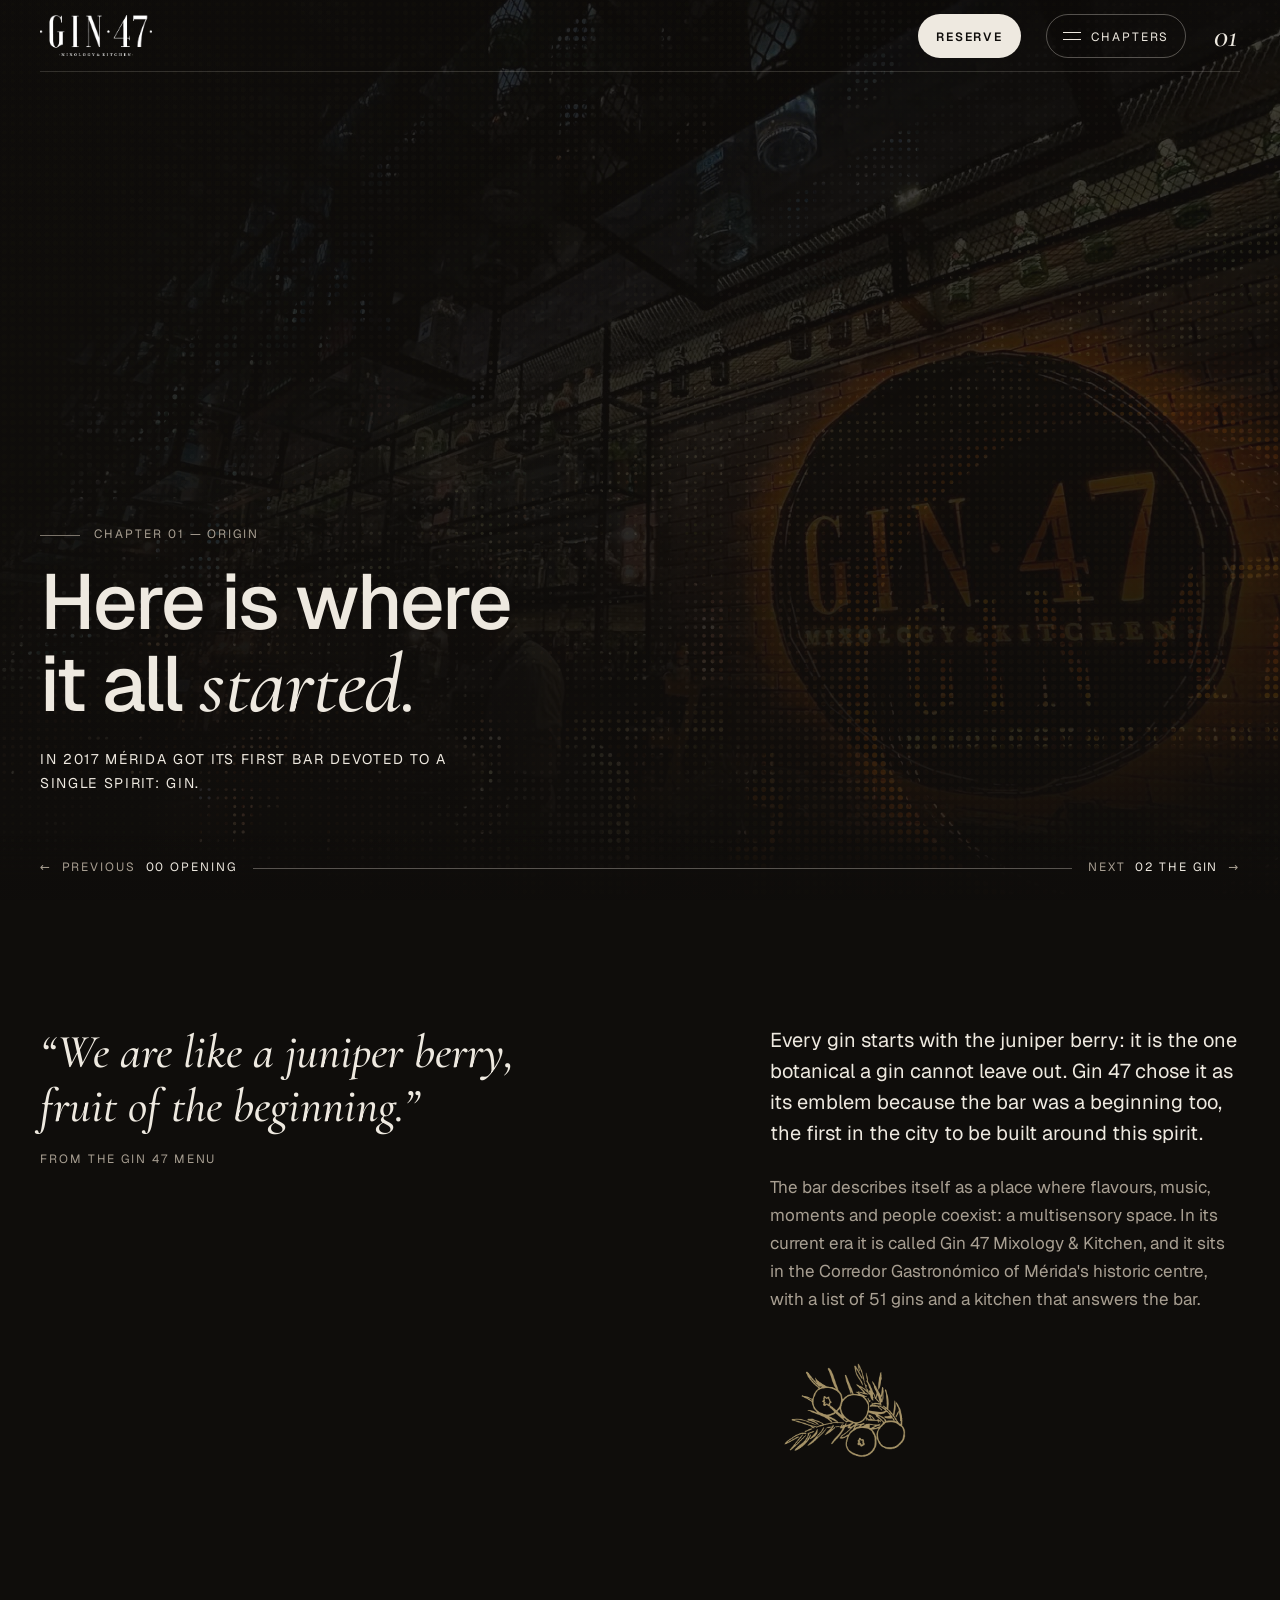
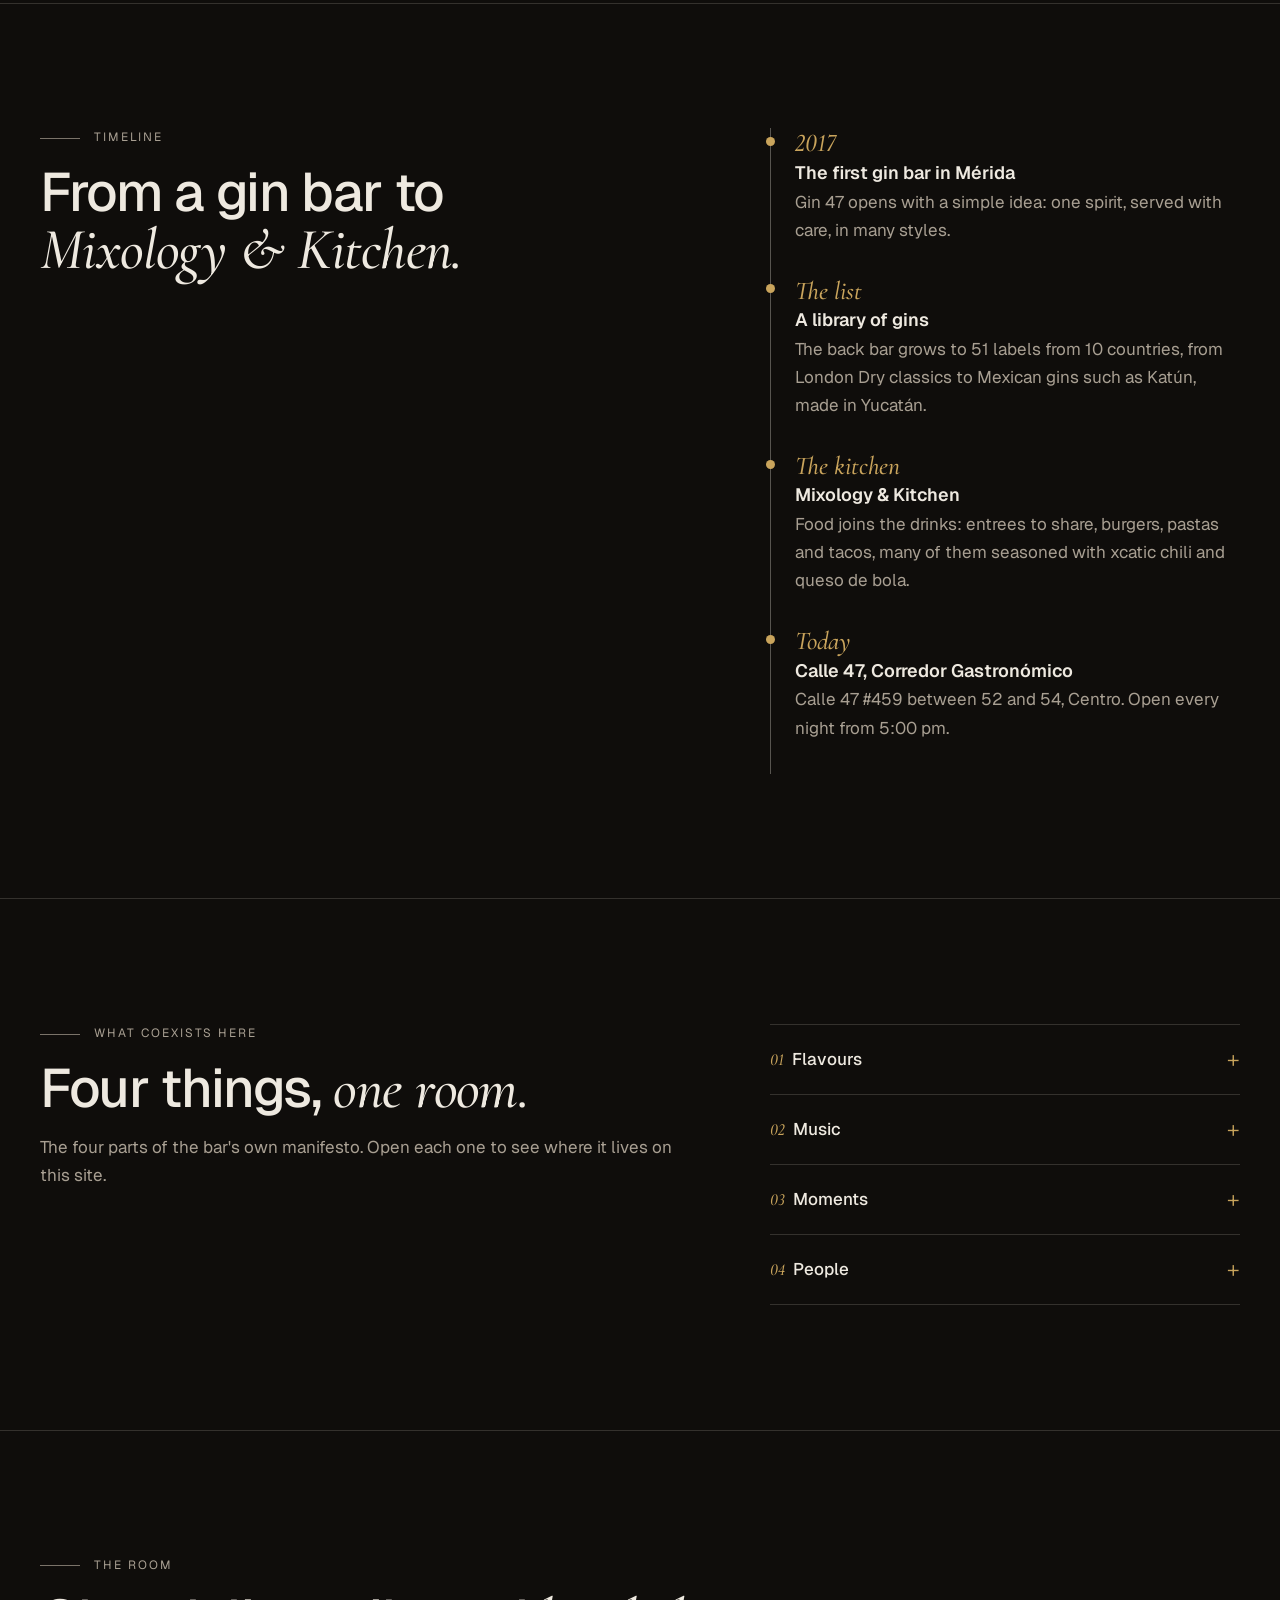
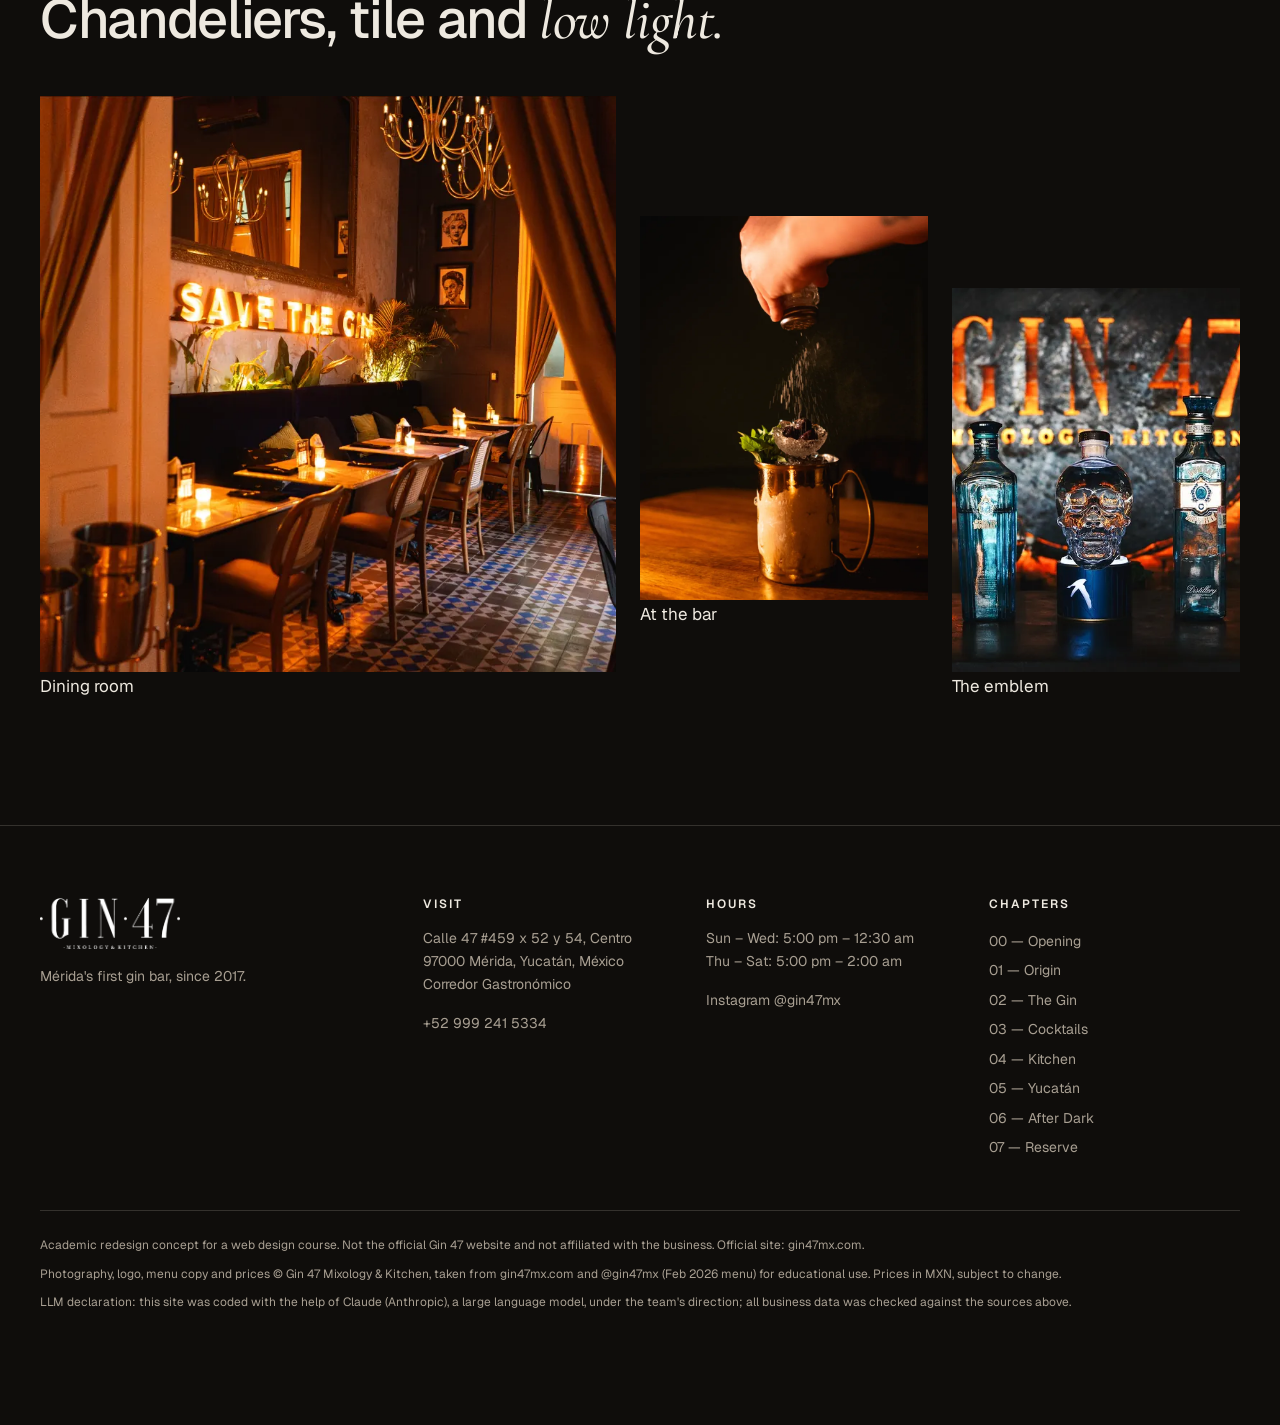
==== commit 83a995fb: "Chapters dialog scrolls; paintings shown whole; sharper 1080p film" ====
--- a/about.html
+++ b/about.html
@@ -12,7 +12,7 @@
 <meta property="og:type" content="website">
 <link rel="icon" href="img/favicon.png" type="image/png">
 <link rel="preload" href="fonts/geist-var.woff2" as="font" type="font/woff2" crossorigin>
-<link rel="stylesheet" href="css/styles.css">
+<link rel="stylesheet" href="css/styles.css?v=2">
 <script>document.documentElement.classList.add('js');</script>
 </head>
 <body data-chapter="01">
@@ -33,7 +33,7 @@
   </div>
 </header>
 
-<dialog class="index-dialog" id="chapter-index" aria-labelledby="index-title">
+<dialog class="index-dialog" id="chapter-index" aria-labelledby="index-title" data-lenis-prevent>
   <div class="container">
     <div class="index-dialog__top">
       <p id="index-title" class="eyebrow" style="margin:0">The exhibition — 8 rooms</p>
@@ -197,6 +197,6 @@
 <script src="js/vendor/gsap.min.js" defer></script>
 <script src="js/vendor/ScrollTrigger.min.js" defer></script>
 <script src="js/vendor/lenis.min.js" defer></script>
-<script src="js/main.js" defer></script>
+<script src="js/main.js?v=2" defer></script>
 </body>
 </html>
--- a/css/styles.css
+++ b/css/styles.css
@@ -181,6 +181,7 @@
 .index-dialog {
   width: 100%; max-width: none; height: 100%; max-height: none; margin: 0; padding: 0; border: 0;
   background: var(--ink); color: var(--bone);
+  overflow-y: auto; overscroll-behavior: contain;
 }
 .index-dialog::backdrop { background: rgba(15, 13, 11, 0.6); }
 .index-dialog[open] { animation: fade-in 0.45s var(--ease); }
@@ -500,7 +501,7 @@
   background: radial-gradient(ellipse 55% 50% at 50% 28%, rgba(240, 196, 120, 0.13), transparent 70%);
 }
 .exhibit__frame { position: relative; padding: clamp(8px, 1cqw, 14px); }
-.exhibit__frame img { display: block; width: 50cqw; height: 50cqh; object-fit: cover; }
+.exhibit__frame img { display: block; width: auto; height: 50cqh; max-width: 62cqw; object-fit: cover; }
 .exhibit__label { /* museum label */
   position: absolute; right: 0; top: calc(100% + 1.4rem); margin: 0; padding: 0.5rem 0.9rem;
   background: var(--paper); color: var(--paper-ink); font-size: 0.8rem; font-weight: 600; letter-spacing: 0.12em; text-transform: uppercase; white-space: nowrap;
@@ -509,6 +510,9 @@
 .wall__shade { /* darkens the painting under the chapter text */
   position: absolute; inset: 0; z-index: 1; opacity: 0; pointer-events: none;
   background: linear-gradient(to bottom, rgba(15, 13, 11, 0.92), rgba(15, 13, 11, 0.72) 45%, rgba(15, 13, 11, 0.92));
+}
+@media (min-width: 1000px) { /* text sits left and bottom-right: shade there, keep the painting lit */
+  .wall__shade { background: linear-gradient(to right, rgba(15, 13, 11, 0.9), rgba(15, 13, 11, 0.55) 38%, rgba(15, 13, 11, 0.12) 60%, rgba(15, 13, 11, 0.5)); }
 }
 
 
